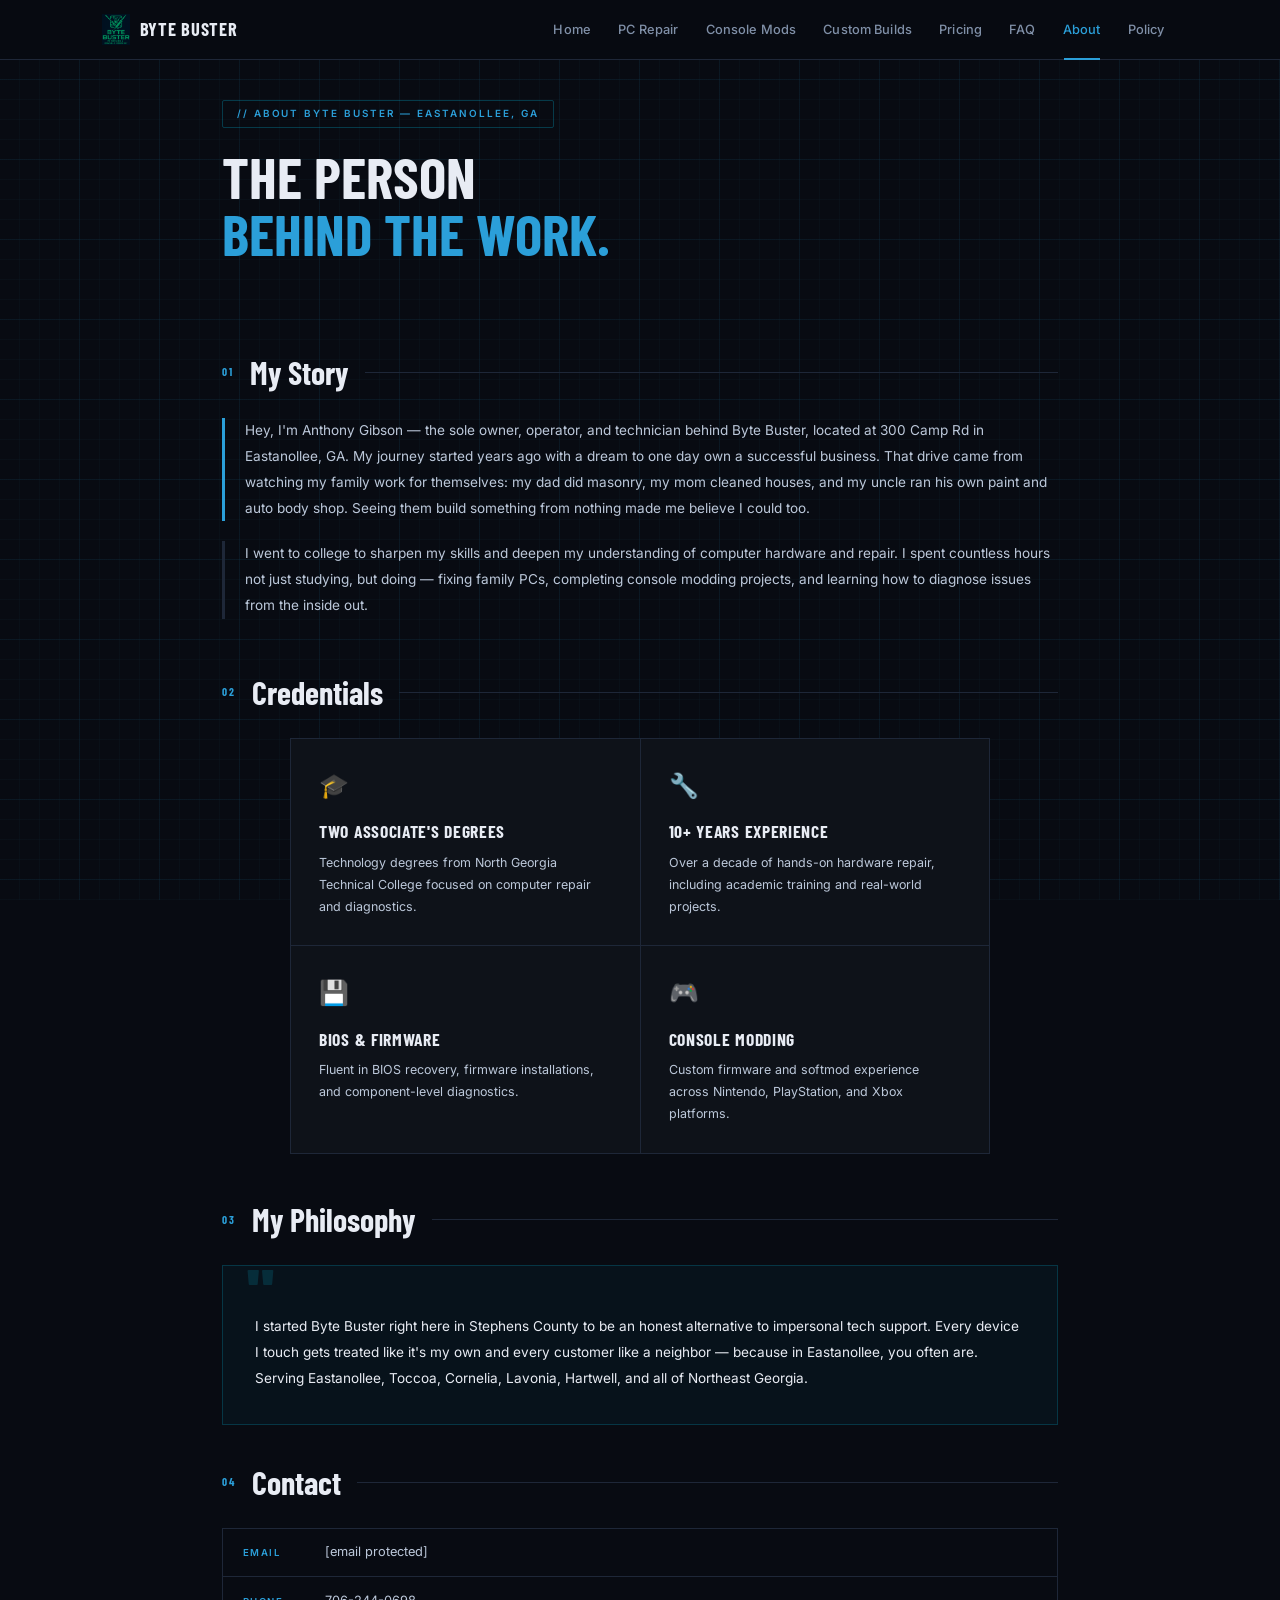
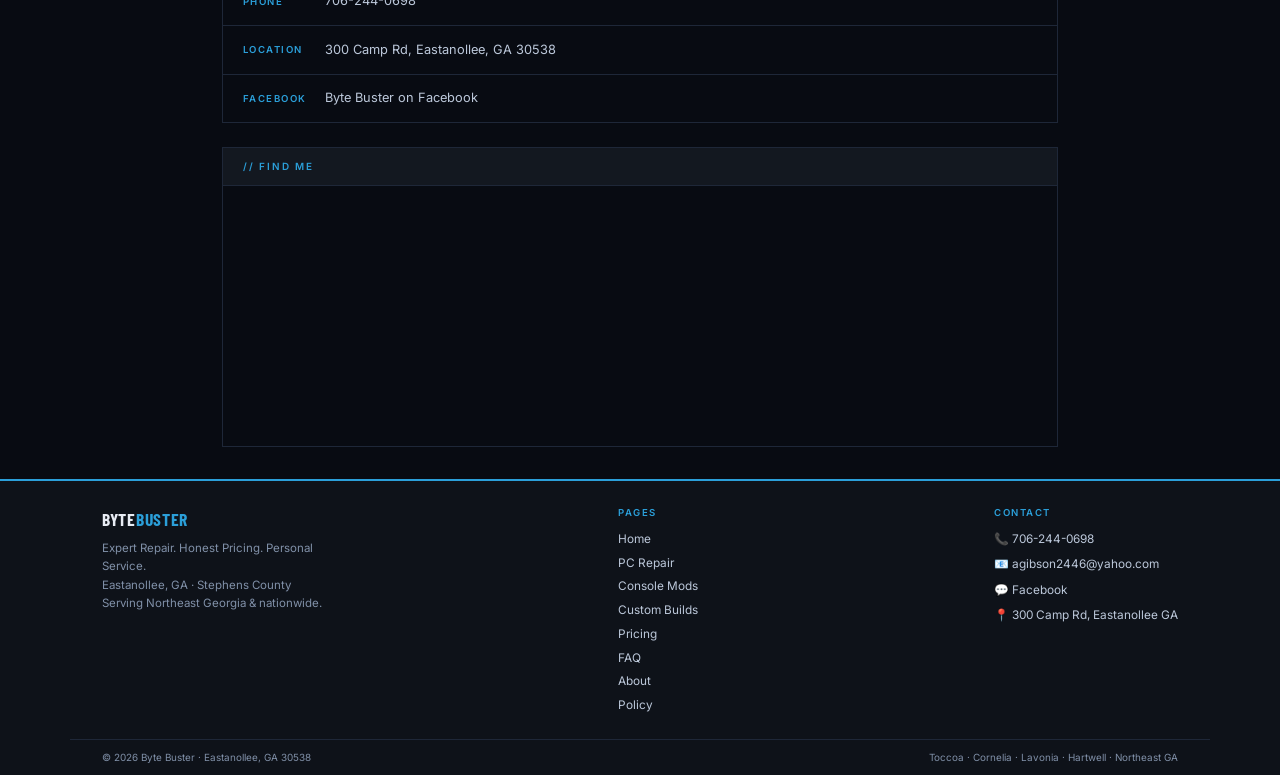
==== about.html @ 2a58d690 "Update about.html" ====
<!DOCTYPE html>
<html lang="en">
<head>
  <meta charset="UTF-8"/>
  <meta name="viewport" content="width=device-width, initial-scale=1.0"/>
  <link href="https://fonts.googleapis.com/css2?family=Barlow+Condensed:wght@400;600;700;900&family=Inter:wght@400;500;600&display=swap" rel="stylesheet"/>
  <link rel="stylesheet" href="style.css">
  <style>
    :root {
      --bg:       #080b12;
      --surface:  #0e1219;
      --surface2: #131820;
      --border:   #1e2738;
      --border2:  #28354a;
      --accent:   #2b9fd9;
      --accent-d: #1a7fad;
      --accent-g: rgba(43,159,217,0.08);
      --text:     #e8ecf4;
      --muted:    #8090a8;
      --muted2:   #bcc8da;
      --gold:     #f0c040;
      --display:  'Barlow Condensed', sans-serif;
      --body:     'Inter', sans-serif;
    }
    *,*::before,*::after{box-sizing:border-box;margin:0;padding:0}
    html{scroll-behavior:smooth}
    body{background:var(--bg);color:var(--text);font-family:var(--body);font-size:15px;line-height:1.6;overflow-x:hidden;padding-top:60px}

    /* CSS CIRCUIT BOARD BACKGROUND */
    body::after{
      content:'';
      position:fixed;inset:0;z-index:-1;
      background-color:#080b12;
      background-image:
        linear-gradient(rgba(43,159,217,0.06) 1px, transparent 1px),
        linear-gradient(90deg, rgba(43,159,217,0.06) 1px, transparent 1px),
        linear-gradient(rgba(43,159,217,0.03) 1px, transparent 1px),
        linear-gradient(90deg, rgba(43,159,217,0.03) 1px, transparent 1px);
      background-size:80px 80px, 80px 80px, 20px 20px, 20px 20px;
      background-position:-1px -1px,-1px -1px,-1px -1px,-1px -1px;
    }
    body::before{
      content:'';
      position:fixed;inset:0;z-index:-1;
      background:radial-gradient(ellipse at 20% 50%, rgba(43,159,217,0.08) 0%, transparent 60%),
                 radial-gradient(ellipse at 80% 20%, rgba(43,159,217,0.05) 0%, transparent 50%),
                 radial-gradient(ellipse at 60% 80%, rgba(0,0,0,0.4) 0%, transparent 60%);
      pointer-events:none;
    }

    /* NAV */
    nav{position:fixed;top:0;left:0;right:0;z-index:1000;height:60px;background:rgba(8,11,18,0.97);backdrop-filter:blur(20px);border-bottom:1px solid var(--border)}
    .nav-inner{max-width:1140px;margin:0 auto;padding:0 2rem;height:100%;display:flex;align-items:center;justify-content:space-between}
    .nav-logo{display:flex;align-items:center;gap:10px;text-decoration:none;flex-shrink:0}
    .nav-logo img{height:32px;width:auto;object-fit:contain}
    .nav-logo span{font-family:var(--display);font-size:1.15rem;font-weight:700;letter-spacing:0.04em;color:var(--text);text-transform:uppercase}
    .nav-links{display:flex;align-items:center;gap:0;height:60px}
    .nav-links a{font-family:var(--body);font-size:0.8rem;font-weight:500;letter-spacing:0.01em;text-transform:none;color:var(--muted);text-decoration:none;padding:0 0.85rem;height:60px;line-height:60px;display:inline-block;position:relative;transition:color 0.2s;white-space:nowrap}
    .nav-links a::after{content:'';position:absolute;bottom:0;left:0.9rem;right:0.9rem;height:2px;background:var(--accent);transform:scaleX(0);transition:transform 0.25s ease}
    .nav-links a:hover{color:var(--text)}
    .nav-links a:hover::after,.nav-links a.active::after{transform:scaleX(1)}
    .nav-links a.active{color:var(--accent)}
    .hamburger{display:none;flex-direction:column;gap:5px;cursor:pointer;padding:8px;background:none;border:1px solid var(--border);border-radius:3px}
    .hamburger span{display:block;width:20px;height:2px;background:var(--muted2);transition:all 0.3s}
    .hamburger.open span:nth-child(1){transform:translateY(7px) rotate(45deg)}
    .hamburger.open span:nth-child(2){opacity:0}
    .hamburger.open span:nth-child(3){transform:translateY(-7px) rotate(-45deg)}
    .mob-menu{display:none;position:fixed;top:60px;left:0;right:0;background:rgba(8,11,18,0.99);border-bottom:1px solid var(--border);flex-direction:column;z-index:999}
    .mob-menu.open{display:flex}
    .mob-menu a{font-size:0.8rem;font-weight:600;letter-spacing:0.1em;text-transform:uppercase;color:var(--muted2);text-decoration:none;padding:1rem 2rem;border-bottom:1px solid var(--border);transition:color 0.2s,background 0.2s,padding-left 0.2s}
    .mob-menu a:hover,.mob-menu a.active{color:var(--accent);background:var(--accent-g);padding-left:2.5rem}
    .mob-menu a:last-child{border-bottom:none}
    @media(max-width:900px){.nav-links{display:none}.hamburger{display:flex}}

    /* TRUST BAR */
    .trust-bar{background:var(--surface);border-bottom:1px solid var(--border)}
    .trust-inner{max-width:1140px;margin:0 auto;padding:0 2rem;display:flex;align-items:stretch;justify-content:space-between}
    .trust-item{display:flex;align-items:center;justify-content:center;gap:0.5rem;padding:0.55rem 0.75rem;flex:1;text-align:center}
    .trust-item span{font-size:0.6rem;font-weight:600;letter-spacing:0.06em;text-transform:uppercase;color:var(--muted2);white-space:nowrap}
    .trust-div{width:1px;background:var(--border);align-self:stretch;flex-shrink:0}
    @media(max-width:900px){.trust-bar{display:none}}

    /* PAGE HERO */
    .page-hero{padding:2.5rem 2rem 2rem;max-width:900px;margin:0 auto}
    .hero-tag{display:inline-block;font-size:0.62rem;font-weight:600;letter-spacing:0.2em;text-transform:uppercase;color:var(--accent);border:1px solid rgba(0,200,240,0.25);padding:0.3rem 0.85rem;margin-bottom:1.25rem;border-radius:2px}
    .page-hero h1{font-family:var(--display);font-size:clamp(2.4rem,4.5vw,3.8rem);font-weight:700;line-height:1;text-transform:uppercase;letter-spacing:0em;margin-bottom:1.25rem}
    .page-hero h1 em{font-style:normal;color:var(--accent);display:block}
    .page-hero p{font-size:0.9rem;color:var(--muted2);line-height:1.8;max-width:560px;margin-bottom:2rem}

    /* SECTIONS */
    .section{padding:2rem 2rem;max-width:900px;margin:0 auto}
    .section-hd{display:flex;align-items:center;gap:1rem;margin-bottom:1.25rem}
    .section-num{font-family:var(--display);font-size:0.7rem;font-weight:700;letter-spacing:0.2em;color:var(--accent);flex-shrink:0}
    .section-hd h2{font-family:var(--display);font-size:clamp(1.5rem,2.5vw,2rem);font-weight:700;text-transform:none;letter-spacing:0em;white-space:nowrap}
    .section-line{flex:1;height:1px;background:var(--border)}

    /* CARDS GRID */
    .cards{display:grid;grid-template-columns:repeat(3,1fr);gap:1px;background:var(--border);border:1px solid var(--border)}
    .card{background:var(--surface);padding:1.75rem;position:relative;overflow:hidden;transition:background 0.25s}
    .card::before{content:'';position:absolute;top:0;left:0;width:3px;height:0;background:var(--accent);transition:height 0.35s ease}
    .card:hover{background:var(--surface2)}
    .card:hover::before{height:100%}
    .card-icon{font-size:1.8rem;margin-bottom:1rem;display:block}
    .card-title{font-family:var(--display);font-size:1.25rem;font-weight:700;text-transform:none;letter-spacing:0em;margin-bottom:0.6rem;color:var(--text)}
    .card-desc{font-size:0.82rem;color:var(--muted2);line-height:1.75}
    .card-tag{display:inline-block;margin-top:0.85rem;font-size:0.58rem;font-weight:600;letter-spacing:0.15em;text-transform:uppercase;color:var(--accent);border:1px solid rgba(0,200,240,0.2);padding:0.2rem 0.5rem;border-radius:1px}
    @media(max-width:768px){.cards{grid-template-columns:1fr}}

    /* ALT SECTION */
    .alt-section{background:var(--surface);border-top:1px solid var(--border);border-bottom:1px solid var(--border);padding:2rem}
    .alt-inner{max-width:900px;margin:0 auto}

    /* WHY GRID */
    .why-grid{display:grid;grid-template-columns:repeat(2,1fr);gap:1px;background:var(--border);border:1px solid var(--border)}
    .why-card{background:var(--surface);padding:2rem;display:flex;gap:1.5rem;align-items:flex-start;transition:background 0.2s}
    .why-card:hover{background:var(--surface2)}
    .why-num{font-family:var(--display);font-size:2.8rem;font-weight:900;color:rgba(0,200,240,0.12);line-height:1;flex-shrink:0;transition:color 0.2s}
    .why-card:hover .why-num{color:rgba(0,200,240,0.25)}
    .why-title{font-family:var(--display);font-size:1.15rem;font-weight:700;text-transform:none;letter-spacing:0em;margin-bottom:0.4rem}
    .why-desc{font-size:0.82rem;color:var(--muted2);line-height:1.75}
    @media(max-width:600px){.why-grid{grid-template-columns:1fr}}

    /* BUTTONS */
    .btn{display:inline-block;font-family:var(--display);font-weight:700;font-size:1rem;letter-spacing:0.1em;text-transform:uppercase;text-decoration:none;padding:0.85rem 2rem;cursor:pointer;border:none;transition:all 0.2s;clip-path:polygon(0 0,calc(100% - 10px) 0,100% 10px,100% 100%,10px 100%,0 calc(100% - 10px))}
    .btn-primary{background:var(--accent);color:#080b12;box-shadow:0 0 24px rgba(0,200,240,0.2)}
    .btn-primary:hover{background:#33d8ff;transform:translateY(-2px);box-shadow:0 0 36px rgba(0,200,240,0.35)}
    .btn-secondary{background:transparent;color:var(--muted2);border:1px solid var(--border2)}
    .btn-secondary:hover{border-color:var(--accent);color:var(--accent);transform:translateY(-2px)}

    /* PROCESS STRIP */
    .process-strip{background:var(--surface);border-top:1px solid var(--border);border-bottom:1px solid var(--border)}
    .process-inner{max-width:1140px;margin:0 auto;display:grid;grid-template-columns:repeat(4,1fr)}
    .process-step{padding:2rem 1.5rem;text-align:center;border-right:1px solid var(--border)}
    .process-step:last-child{border-right:none}
    .process-n{font-family:var(--display);font-size:2.2rem;font-weight:900;color:var(--accent);opacity:0.5;line-height:1;margin-bottom:0.6rem}
    .process-title{font-family:var(--display);font-size:1rem;font-weight:700;text-transform:uppercase;letter-spacing:0.05em;margin-bottom:0.4rem}
    .process-desc{font-size:0.78rem;color:var(--muted);line-height:1.7}
    @media(max-width:700px){.process-inner{grid-template-columns:repeat(2,1fr)}.process-step:nth-child(2){border-right:none}.process-step:nth-child(3){border-top:1px solid var(--border)}.process-step:nth-child(4){border-top:1px solid var(--border);border-right:none}}

    /* GUARANTEE */
    .guarantee{padding:2rem;display:flex;align-items:center;gap:2rem;flex-wrap:wrap}
    .guarantee-icon{font-family:var(--display);font-size:3rem;font-weight:900;color:var(--accent);line-height:1;flex-shrink:0}
    .guarantee-title{font-family:var(--display);font-size:1.4rem;font-weight:700;text-transform:none;letter-spacing:0em;margin-bottom:0.4rem;color:#fff}
    .guarantee-text{font-size:0.85rem;color:#d0dae8;line-height:1.85;max-width:600px}

    /* REVIEWS */
    .reviews-grid{display:grid;grid-template-columns:repeat(3,1fr);gap:1px;background:var(--border);border:1px solid var(--border);margin-bottom:1.5rem}
    .review-card{background:var(--surface);padding:1.75rem;display:flex;flex-direction:column;gap:1rem;position:relative;overflow:hidden;transition:background 0.25s}
    .review-card::before{content:'';position:absolute;top:0;left:0;width:3px;height:0;background:var(--accent);transition:height 0.35s}
    .review-card:hover{background:var(--surface2)}
    .review-card:hover::before{height:100%}
    .review-stars{color:var(--gold);font-size:1rem;letter-spacing:0.05em}
    .review-text{font-size:0.82rem;color:var(--muted2);line-height:1.85;font-style:italic;flex:1}
    .review-meta{border-top:1px solid var(--border);padding-top:0.85rem}
    .review-author{font-family:var(--display);font-size:1.05rem;font-weight:700;text-transform:uppercase;letter-spacing:0.04em}
    .review-service{font-size:0.62rem;font-weight:600;letter-spacing:0.12em;text-transform:uppercase;color:var(--accent);margin-top:0.2rem}
    .review-source{font-size:0.62rem;color:var(--muted);margin-top:0.1rem}
    @media(max-width:768px){.reviews-grid{grid-template-columns:1fr}}

    /* FAQ */
    .faq-list{border:1px solid var(--border);overflow:hidden}
    .faq-item{border-bottom:1px solid var(--border)}
    .faq-item:last-child{border-bottom:none}
    .faq-btn{width:100%;background:none;border:none;cursor:pointer;padding:1.25rem 1.5rem;display:flex;align-items:center;gap:1rem;text-align:left;color:var(--text);transition:background 0.2s}
    .faq-btn:hover,.faq-btn[aria-expanded="true"]{background:var(--accent-g)}
    .faq-q{font-family:var(--display);font-size:1.1rem;font-weight:700;text-transform:uppercase;letter-spacing:0.03em;flex:1}
    .faq-lbl{font-size:0.62rem;font-weight:600;letter-spacing:0.15em;color:var(--accent);flex-shrink:0}
    .faq-chevron{color:var(--muted);font-size:0.85rem;transition:transform 0.25s;flex-shrink:0}
    .faq-btn[aria-expanded="true"] .faq-chevron{transform:rotate(180deg);color:var(--accent)}
    .faq-body{max-height:0;overflow:hidden;transition:max-height 0.35s ease}
    .faq-body.open{max-height:200px}
    .faq-ans{padding:0 1.5rem 1.25rem 3.5rem;font-size:0.82rem;color:var(--muted2);line-height:1.8}

    /* CONTACT LAYOUT */
    .contact-wrap{display:grid;grid-template-columns:1fr 1.4fr;gap:2rem;align-items:start}
    .contact-info-title{font-family:var(--display);font-size:2rem;font-weight:900;text-transform:uppercase;letter-spacing:0.03em;margin-bottom:0.75rem}
    .contact-info-title span{color:var(--accent)}
    .contact-info-sub{font-size:0.82rem;color:var(--muted2);line-height:1.8;margin-bottom:1.75rem}
    .contact-detail{display:flex;gap:0.75rem;padding:0.75rem 0;border-bottom:1px solid var(--border);font-size:0.8rem;color:var(--muted2);align-items:center}
    .contact-detail:last-child{border-bottom:none}
    .contact-detail strong{font-size:0.6rem;font-weight:600;letter-spacing:0.15em;text-transform:uppercase;color:var(--accent);min-width:70px;flex-shrink:0}
    .contact-detail a{color:var(--muted2);text-decoration:none;transition:color 0.2s}
    .contact-detail a:hover{color:var(--accent)}
    @media(max-width:768px){.contact-wrap{grid-template-columns:1fr}}

    /* PREMIUM FORM */
    .form-shell{background:var(--surface);border:1px solid var(--border2);overflow:hidden;max-width:680px}
    .form-shell form{display:flex;flex-direction:column}
    .form-row{display:grid;grid-template-columns:1fr 1fr}
    .form-field{display:flex;flex-direction:column;border-bottom:1px solid var(--border);border-right:1px solid var(--border);position:relative;transition:background 0.2s}
    .form-field.full{grid-column:1/-1;border-right:none}
    .form-field:focus-within{background:var(--accent-g)}
    .form-field:focus-within::before{content:'';position:absolute;top:0;left:0;width:3px;height:100%;background:var(--accent)}
    .form-field label{font-size:0.58rem;font-weight:600;letter-spacing:0.2em;text-transform:uppercase;color:var(--accent);padding:0.6rem 1rem 0.1rem}
    .form-field input,.form-field select,.form-field textarea{background:transparent;border:none;outline:none;font-family:var(--body);font-size:0.82rem;color:var(--text);padding:0.1rem 1rem 0.6rem;width:100%}
    .form-field select option{background:var(--surface)}
    .form-field textarea{min-height:90px;resize:none}
    .form-bar{display:flex;align-items:center;justify-content:space-between;padding:0.85rem 1rem;background:var(--surface2);border-top:1px solid var(--border);gap:0.75rem;flex-wrap:wrap}
    .form-bar p{font-size:0.68rem;color:var(--muted);line-height:1.4}
    .form-bar p strong{color:var(--accent)}
    .form-bar button{background:var(--accent);color:#080b12;border:none;font-family:var(--display);font-size:0.9rem;font-weight:700;letter-spacing:0.08em;text-transform:uppercase;padding:0.65rem 1.25rem;cursor:pointer;clip-path:polygon(0 0,calc(100% - 8px) 0,100% 8px,100% 100%,8px 100%,0 calc(100% - 8px));transition:background 0.2s,transform 0.15s;white-space:nowrap}
    .form-bar button:hover{background:#33d8ff;transform:translateY(-2px)}
    .form-backup{margin-top:0.6rem;display:flex;align-items:center;gap:0.6rem;flex-wrap:wrap}
    .form-backup-lbl{font-size:0.62rem;font-weight:600;letter-spacing:0.1em;text-transform:uppercase;color:var(--muted);white-space:nowrap}
    .backup-link{font-size:0.75rem;color:var(--muted2);text-decoration:none;padding:0.3rem 0.75rem;border:1px solid var(--border);transition:color 0.2s,border-color 0.2s;border-radius:2px}
    .backup-link:hover{color:var(--accent);border-color:var(--accent)}
    @media(max-width:600px){.form-row{grid-template-columns:1fr}.form-bar{flex-direction:column;align-items:flex-start}}

    /* SERVICE AREA */
    .service-area{background:var(--surface);border:1px solid var(--border);overflow:hidden}
    .sa-header{background:var(--surface2);border-bottom:1px solid var(--border);padding:0.75rem 1.5rem;font-size:0.62rem;font-weight:600;letter-spacing:0.18em;text-transform:uppercase;color:var(--accent)}
    .sa-body{display:grid;grid-template-columns:1fr 1fr;gap:0}
    .sa-col{padding:1.5rem}
    .sa-col:first-child{border-right:1px solid var(--border)}
    .sa-col-title{font-family:var(--display);font-size:1rem;font-weight:700;text-transform:uppercase;letter-spacing:0.05em;color:var(--accent);margin-bottom:0.6rem}
    .sa-col p{font-size:0.8rem;color:var(--muted2);line-height:1.8}
    .sa-col p strong{color:var(--text)}
    .sa-footer{border-top:1px solid var(--border);padding:0.75rem 1.5rem;font-size:0.72rem;color:var(--muted);text-align:center}
    @media(max-width:600px){.sa-body{grid-template-columns:1fr}.sa-col:first-child{border-right:none;border-bottom:1px solid var(--border)}}

    /* TABLE */
    .data-table{width:100%;border-collapse:collapse;border:1px solid var(--border)}
    .data-table th{background:rgba(43,159,217,0.12);font-family:var(--display);font-size:0.8rem;font-weight:700;text-transform:uppercase;letter-spacing:0.1em;color:var(--accent);padding:0.9rem 1.25rem;text-align:left;border-bottom:1px solid var(--border)}
    .data-table td{padding:0.85rem 1.25rem;font-size:0.82rem;color:#7a9ab8;border-bottom:1px solid var(--border);vertical-align:top;background:rgba(14,18,28,0.9)}
    .data-table tr:last-child td{border-bottom:none}
    .data-table tr:hover td{background:rgba(43,159,217,0.1);color:#fff}
    .data-table .price{color:#fff;font-weight:600;white-space:nowrap}
    .data-table .note{font-size:0.7rem;color:var(--muted);font-style:italic;margin-top:0.2rem}
    .data-table .badge{display:inline-block;font-size:0.58rem;font-weight:600;letter-spacing:0.1em;text-transform:uppercase;color:var(--accent);border:1px solid rgba(0,200,240,0.25);padding:0.15rem 0.5rem}
    .table-section-row td{background:rgba(0,200,240,0.06);color:var(--accent);font-size:0.62rem;font-weight:600;letter-spacing:0.18em;text-transform:uppercase;padding:0.5rem 1.25rem;border-bottom:1px solid var(--border)}

        /* FOOTER */
    footer{background:var(--surface);border-top:2px solid var(--accent);margin-top:0}
    .footer-main{max-width:1140px;margin:0 auto;padding:1.5rem 2rem;display:flex;justify-content:space-between;align-items:flex-start;gap:2rem;flex-wrap:wrap}
    .footer-brand{font-family:var(--display);font-size:1.1rem;font-weight:700;text-transform:uppercase;letter-spacing:0.04em;margin-bottom:0.35rem}
    .footer-brand span{color:var(--accent)}
    .footer-tagline{font-size:0.72rem;color:var(--muted);line-height:1.6;max-width:220px}
    .footer-col-label{font-size:0.6rem;font-weight:600;letter-spacing:0.16em;text-transform:uppercase;color:var(--accent);margin-bottom:0.6rem;display:block}
    .footer-nav{list-style:none;display:flex;flex-direction:column;gap:0.3rem}
    .footer-nav a{font-size:0.74rem;color:var(--muted2);text-decoration:none;transition:color 0.2s,padding-left 0.2s;display:block}
    .footer-nav a:hover{color:var(--accent);padding-left:4px}
    .footer-contact-list{display:flex;flex-direction:column;gap:0.4rem}
    .footer-contact-list a{font-size:0.74rem;color:var(--muted2);text-decoration:none;display:flex;align-items:center;gap:0.5rem;transition:color 0.2s}
    .footer-contact-list a:hover{color:var(--accent)}
    .footer-bottom{border-top:1px solid var(--border);max-width:1140px;margin:0 auto;padding:0.6rem 2rem;display:flex;justify-content:space-between;align-items:center;flex-wrap:wrap;gap:0.5rem}
    .footer-bottom p{font-size:0.62rem;color:var(--muted)}
    @media(max-width:700px){.footer-main{flex-direction:column;gap:1.25rem;padding:1.25rem 1.5rem}.footer-bottom{flex-direction:column;text-align:center}}

    /* SCROLL REVEAL */
    .reveal{opacity:0;transform:translateY(24px);transition:opacity 0.55s ease,transform 0.55s ease}
    .reveal.visible{opacity:1;transform:translateY(0)}

    /* STAT ITEMS */
    .stats-row{display:flex;gap:3rem;margin-top:3rem;padding-top:2rem;border-top:1px solid var(--border);justify-content:center;flex-wrap:wrap}
    .stat{display:flex;flex-direction:column;align-items:center;gap:0.2rem}
    .stat-n{font-family:var(--display);font-size:2.4rem;font-weight:900;color:var(--accent);line-height:1}
    .stat-l{font-size:0.62rem;font-weight:600;letter-spacing:0.12em;text-transform:uppercase;color:var(--muted)}

    /* NOTICE BOX */
    .notice{border:1px solid rgba(0,200,240,0.2);background:rgba(0,200,240,0.04);padding:1.25rem 1.5rem;font-size:0.8rem;color:var(--muted2);line-height:1.8;margin-bottom:2rem}
    .notice strong{color:var(--accent)}

    /* BASE CARDS */
    .base-grid{display:grid;grid-template-columns:repeat(2,220px);gap:1px;background:var(--border);border:1px solid var(--border);margin:0 auto 2.5rem;width:fit-content}
    .base-card{background:var(--surface);padding:1.5rem;text-align:center}
    .base-lbl{font-size:0.62rem;font-weight:600;letter-spacing:0.15em;text-transform:uppercase;color:var(--muted);margin-bottom:0.5rem}
    .base-val{font-family:var(--display);font-size:2.4rem;font-weight:900;color:var(--accent);line-height:1}
    .base-sub{font-size:0.7rem;color:var(--muted);margin-top:0.3rem}

    /* STORY TEXT */
    .story-p{font-size:0.85rem;color:var(--muted2);line-height:1.9;padding-left:1.25rem;border-left:3px solid var(--accent);margin-bottom:1.25rem}
    .story-p+.story-p{border-left-color:var(--border)}

    /* PHILOSOPHY */
    .philosophy{border:1px solid rgba(0,200,240,0.2);background:rgba(0,200,240,0.04);padding:2rem;position:relative;margin-bottom:2rem}
    .philosophy::before{content:'"';position:absolute;top:-0.5rem;left:1.5rem;font-family:var(--display);font-size:4rem;font-weight:900;color:rgba(0,200,240,0.15);line-height:1}
    .philosophy p{font-size:0.85rem;color:var(--text);line-height:1.9;padding-top:1rem}

    /* CREDS GRID */
    .creds-grid{display:grid;grid-template-columns:repeat(2,1fr);gap:1px;background:var(--border);border:1px solid var(--border);max-width:700px;margin:0 auto 2.5rem}
    .cred-card{background:var(--surface);padding:1.75rem;position:relative;overflow:hidden;transition:background 0.2s}
    .cred-card::before{content:'';position:absolute;top:0;left:0;width:3px;height:0;background:var(--accent);transition:height 0.3s}
    .cred-card:hover{background:var(--surface2)}
    .cred-card:hover::before{height:100%}
    .cred-icon{font-size:1.5rem;margin-bottom:0.75rem;display:block}
    .cred-title{font-family:var(--display);font-size:1.1rem;font-weight:700;text-transform:uppercase;letter-spacing:0.04em;margin-bottom:0.4rem}
    .cred-desc{font-size:0.78rem;color:var(--muted2);line-height:1.75}

    /* POLICY */
    .policy-block{border:1px solid var(--border);background:var(--surface);padding:1.75rem;margin-bottom:1.25rem;border-left:3px solid var(--accent)}
    .policy-block p{font-size:0.82rem;color:var(--muted2);line-height:1.9}
    .policy-block p strong{color:var(--text)}
    .policy-list{border:1px solid var(--border);overflow:hidden;margin-bottom:2rem}
    .policy-item{display:flex;gap:1rem;padding:1rem 1.25rem;border-bottom:1px solid var(--border);font-size:0.8rem;color:var(--muted2);line-height:1.7;align-items:flex-start}
    .policy-item:last-child{border-bottom:none}
    .policy-item::before{content:'→';color:var(--accent);flex-shrink:0}

    /* MAP */
    .map-wrap{border:1px solid var(--border);overflow:hidden;margin-top:1.5rem}
    .map-label{background:var(--surface2);border-bottom:1px solid var(--border);padding:0.65rem 1.25rem;font-size:0.62rem;font-weight:600;letter-spacing:0.18em;text-transform:uppercase;color:var(--accent)}
    .map-wrap iframe{display:block;width:100%;height:260px;border:none;filter:grayscale(1) brightness(0.7)}

    /* MISC */
    @media(max-width:768px){.page-hero{padding:3rem 1.5rem 2rem}.section{padding:3rem 1.5rem}.alt-section{padding:3rem 1.5rem}.section-hd h2{font-size:1.6rem}.cards{grid-template-columns:1fr}.why-grid{grid-template-columns:1fr}.contact-wrap{grid-template-columns:1fr}}
  </style>
  <meta name="description" content="Meet Anthony Gibson, sole owner and operator of Byte Buster in Eastanollee, GA. Two Associate degrees in technology, 10+ years hands-on experience."/>
</head>
<nav>
  <div class="nav-inner">
    <a href="index.html" class="nav-logo">
      <img src="images/logo.png" alt="Byte Buster"/>
      <span>Byte Buster</span>
    </a>
    <div class="nav-links">
      <a href="index.html">Home</a>
      <a href="pc-repair.html">PC Repair</a>
      <a href="console-modding.html">Console Mods</a>
      <a href="custom-pc-builds.html">Custom Builds</a>
      <a href="pricing.html">Pricing</a>
      <a href="faq.html">FAQ</a>
      <a href="about.html" class="active">About</a>
      <a href="policy.html">Policy</a>
    </div>
    <button class="hamburger" id="hbg" aria-label="Menu">
      <span></span><span></span><span></span>
    </button>
  </div>
</nav>
<div class="mob-menu" id="mob">
  <a href="index.html">Home</a>
  <a href="pc-repair.html">PC Repair</a>
  <a href="console-modding.html">Console Mods</a>
  <a href="custom-pc-builds.html">Custom Builds</a>
  <a href="pricing.html">Pricing</a>
  <a href="faq.html">FAQ</a>
  <a href="about.html" class="active">About</a>
  <a href="policy.html">Policy</a>
</div>
<div class="page-hero" style="max-width:900px">
  <div class="hero-tag">// About Byte Buster — Eastanollee, GA</div>
  <h1>The Person<em>Behind the Work.</em></h1>
</div>

<section class="section" style="max-width:900px;margin:0 auto">
  <div class="section-hd reveal"><span class="section-num">01</span><h2>My Story</h2><div class="section-line"></div></div>
  <p class="story-p reveal">Hey, I'm Anthony Gibson — the sole owner, operator, and technician behind Byte Buster, located at 300 Camp Rd in Eastanollee, GA. My journey started years ago with a dream to one day own a successful business. That drive came from watching my family work for themselves: my dad did masonry, my mom cleaned houses, and my uncle ran his own paint and auto body shop. Seeing them build something from nothing made me believe I could too.</p>
  <p class="story-p reveal">I went to college to sharpen my skills and deepen my understanding of computer hardware and repair. I spent countless hours not just studying, but doing — fixing family PCs, completing console modding projects, and learning how to diagnose issues from the inside out.</p>

  <div class="section-hd reveal" style="margin-top:3rem"><span class="section-num">02</span><h2>Credentials</h2><div class="section-line"></div></div>
  <div class="creds-grid reveal">
    <div class="cred-card"><span class="cred-icon">🎓</span><div class="cred-title">Two Associate's Degrees</div><p class="cred-desc">Technology degrees from North Georgia Technical College focused on computer repair and diagnostics.</p></div>
    <div class="cred-card"><span class="cred-icon">🔧</span><div class="cred-title">10+ Years Experience</div><p class="cred-desc">Over a decade of hands-on hardware repair, including academic training and real-world projects.</p></div>
    <div class="cred-card"><span class="cred-icon">💾</span><div class="cred-title">BIOS &amp; Firmware</div><p class="cred-desc">Fluent in BIOS recovery, firmware installations, and component-level diagnostics.</p></div>
    <div class="cred-card"><span class="cred-icon">🎮</span><div class="cred-title">Console Modding</div><p class="cred-desc">Custom firmware and softmod experience across Nintendo, PlayStation, and Xbox platforms.</p></div>
  </div>

  <div class="section-hd reveal"><span class="section-num">03</span><h2>My Philosophy</h2><div class="section-line"></div></div>
  <div class="philosophy reveal">
    <p>I started Byte Buster right here in Stephens County to be an honest alternative to impersonal tech support. Every device I touch gets treated like it's my own and every customer like a neighbor — because in Eastanollee, you often are. Serving Eastanollee, Toccoa, Cornelia, Lavonia, Hartwell, and all of Northeast Georgia.</p>
  </div>

  <div class="section-hd reveal"><span class="section-num">04</span><h2>Contact</h2><div class="section-line"></div></div>
  <div style="border:1px solid var(--border);overflow:hidden" class="reveal">
    <div class="contact-detail" style="padding:0.85rem 1.25rem;border-bottom:1px solid var(--border)"><strong>Email</strong><a href="/cdn-cgi/l/email-protection#f190969893829e9fc3c5c5c7b18890999e9edf929e9c"><span class="__cf_email__" data-cfemail="7a1b1d1318091514484e4e4c3a031b12151554191517">[email&#160;protected]</span></a></div>
    <div class="contact-detail" style="padding:0.85rem 1.25rem;border-bottom:1px solid var(--border)"><strong>Phone</strong><a href="tel:7062440698">706-244-0698</a></div>
    <div class="contact-detail" style="padding:0.85rem 1.25rem;border-bottom:1px solid var(--border)"><strong>Location</strong><a href="https://www.google.com/maps/place/300+Camp+Rd,+Eastanollee,+GA+30538" target="_blank">300 Camp Rd, Eastanollee, GA 30538</a></div>
    <div class="contact-detail" style="padding:0.85rem 1.25rem"><strong>Facebook</strong><a href="https://www.facebook.com/profile.php?id=61576712042698" target="_blank">Byte Buster on Facebook</a></div>
  </div>

  <div class="map-wrap reveal" style="margin-top:1.5rem">
    <div class="map-label">// Find Me</div>
    <iframe src="https://www.google.com/maps/embed?pb=!1m18!1m12!1m3!1d3299.7!2d-83.3!3d34.5!2m3!1f0!2f0!3f0!3m2!1i1024!2i768!4f13.1!3m3!1m2!1s0x0%3A0x0!2s300+Camp+Rd%2C+Eastanollee%2C+GA+30538!5e0!3m2!1sen!2sus!4v1" allowfullscreen="" loading="lazy" referrerpolicy="no-referrer-when-downgrade"></iframe>
  </div>
</section>
<footer>
  <div class="footer-main">
    <div>
      <div class="footer-brand">Byte<span>Buster</span></div>
      <p class="footer-tagline">Expert Repair. Honest Pricing. Personal Service.</p>
      <p class="footer-tagline">Eastanollee, GA · Stephens County<br/>Serving Northeast Georgia &amp; nationwide.</p>
    </div>
    <div>
      <span class="footer-col-label">Pages</span>
      <ul class="footer-nav">
        <li><a href="index.html">Home</a></li>
        <li><a href="pc-repair.html">PC Repair</a></li>
        <li><a href="console-modding.html">Console Mods</a></li>
        <li><a href="custom-pc-builds.html">Custom Builds</a></li>
        <li><a href="pricing.html">Pricing</a></li>
        <li><a href="faq.html">FAQ</a></li>
        <li><a href="about.html">About</a></li>
        <li><a href="policy.html">Policy</a></li>
      </ul>
    </div>
    <div>
      <span class="footer-col-label">Contact</span>
      <div class="footer-contact-list">
        <a href="tel:7062440698">📞 706-244-0698</a>
        <a href="/cdn-cgi/l/email-protection#7e1f19171c0d11104c4a4a48585d484a45071f161111501d1113">📧 agibson2446&#64;yahoo.com</a>
        <a href="https://www.facebook.com/profile.php?id=61576712042698" target="_blank">💬 Facebook</a>
        <a href="about.html">📍 300 Camp Rd, Eastanollee GA</a>
      </div>
    </div>
  </div>
  <div class="footer-bottom">
    <p>© 2026 Byte Buster · Eastanollee, GA 30538</p>
    <p>Toccoa · Cornelia · Lavonia · Hartwell · Northeast GA</p>
  </div>
</footer>
<script>
var hbg=document.getElementById("hbg"),mob=document.getElementById("mob");
if(hbg&&mob){hbg.addEventListener("click",function(){hbg.classList.toggle("open");mob.classList.toggle("open")});mob.querySelectorAll("a").forEach(function(a){a.addEventListener("click",function(){hbg.classList.remove("open");mob.classList.remove("open")})});}
document.querySelectorAll(".reveal").forEach(function(el){new IntersectionObserver(function(e,o){e.forEach(function(en){if(en.isIntersecting){en.target.classList.add("visible");o.unobserve(en.target)}})},{threshold:0.1}).observe(el)});
</script>
</body>
</html>
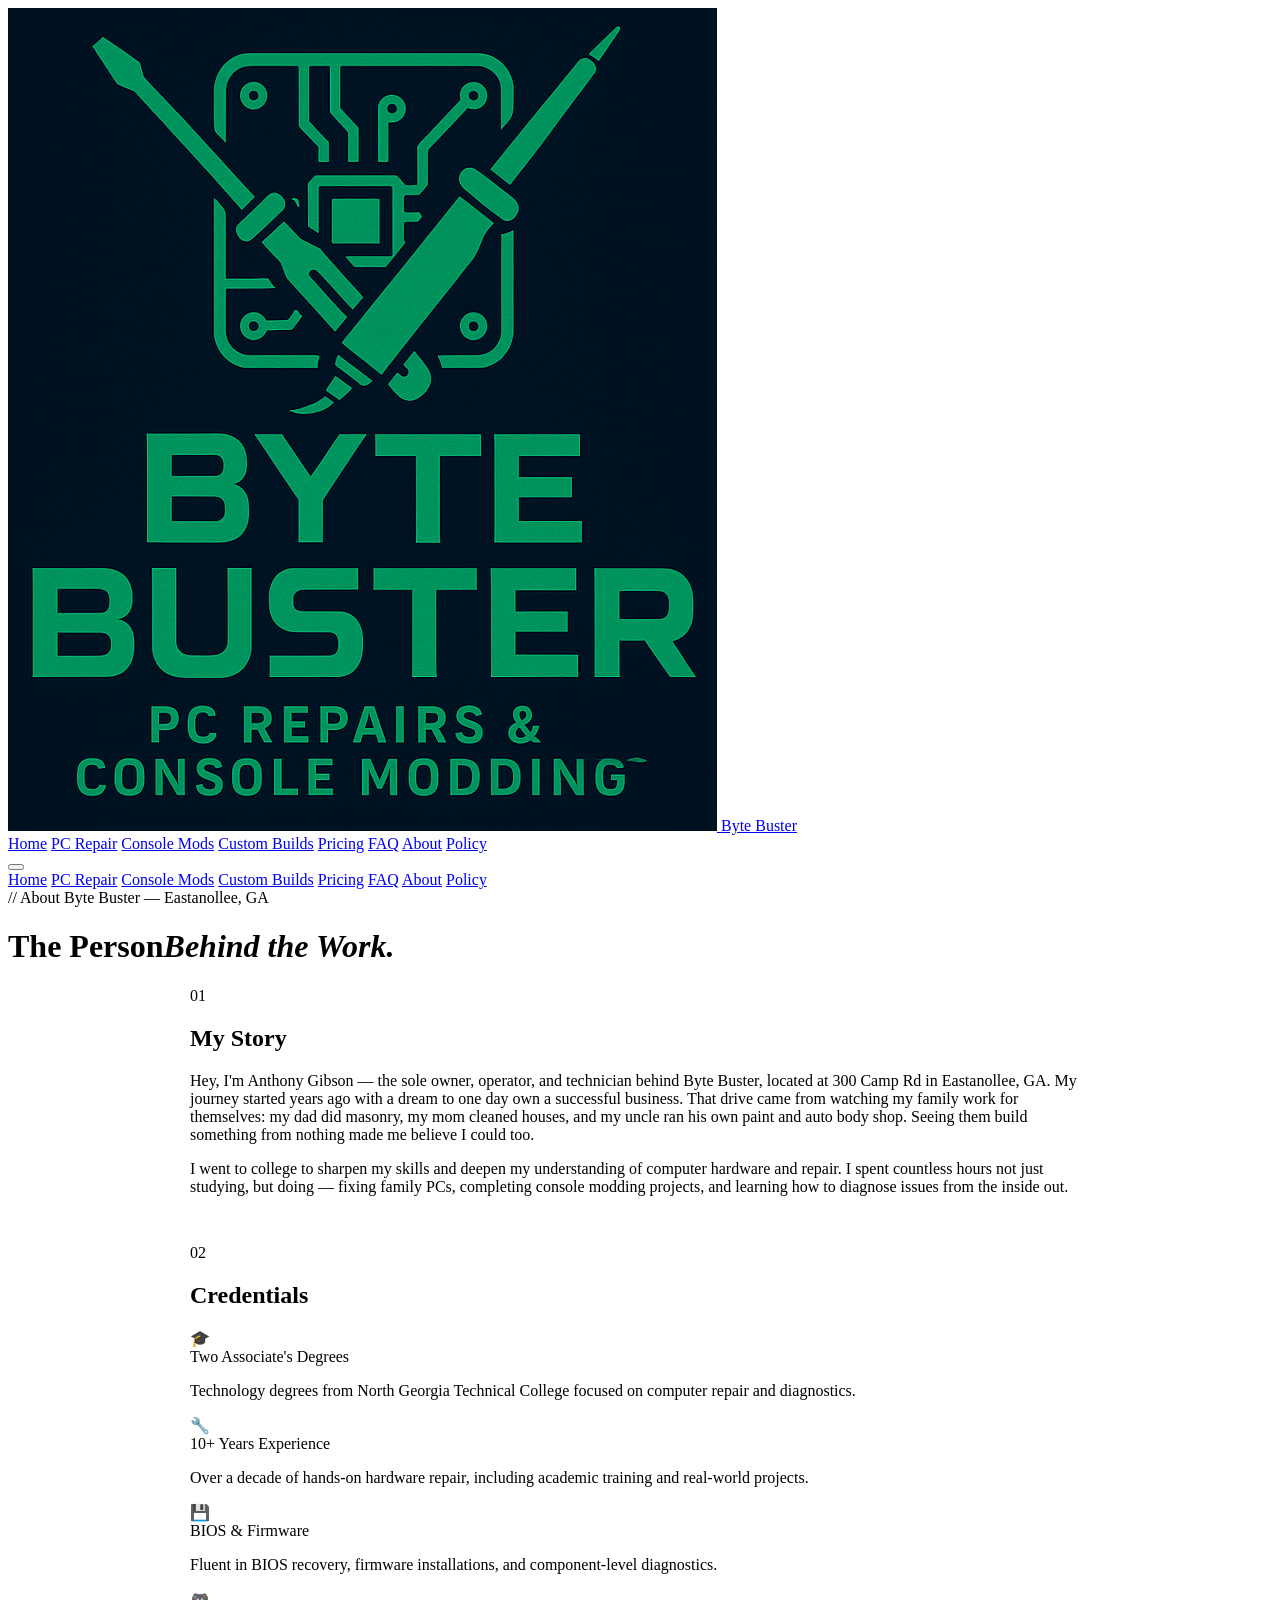
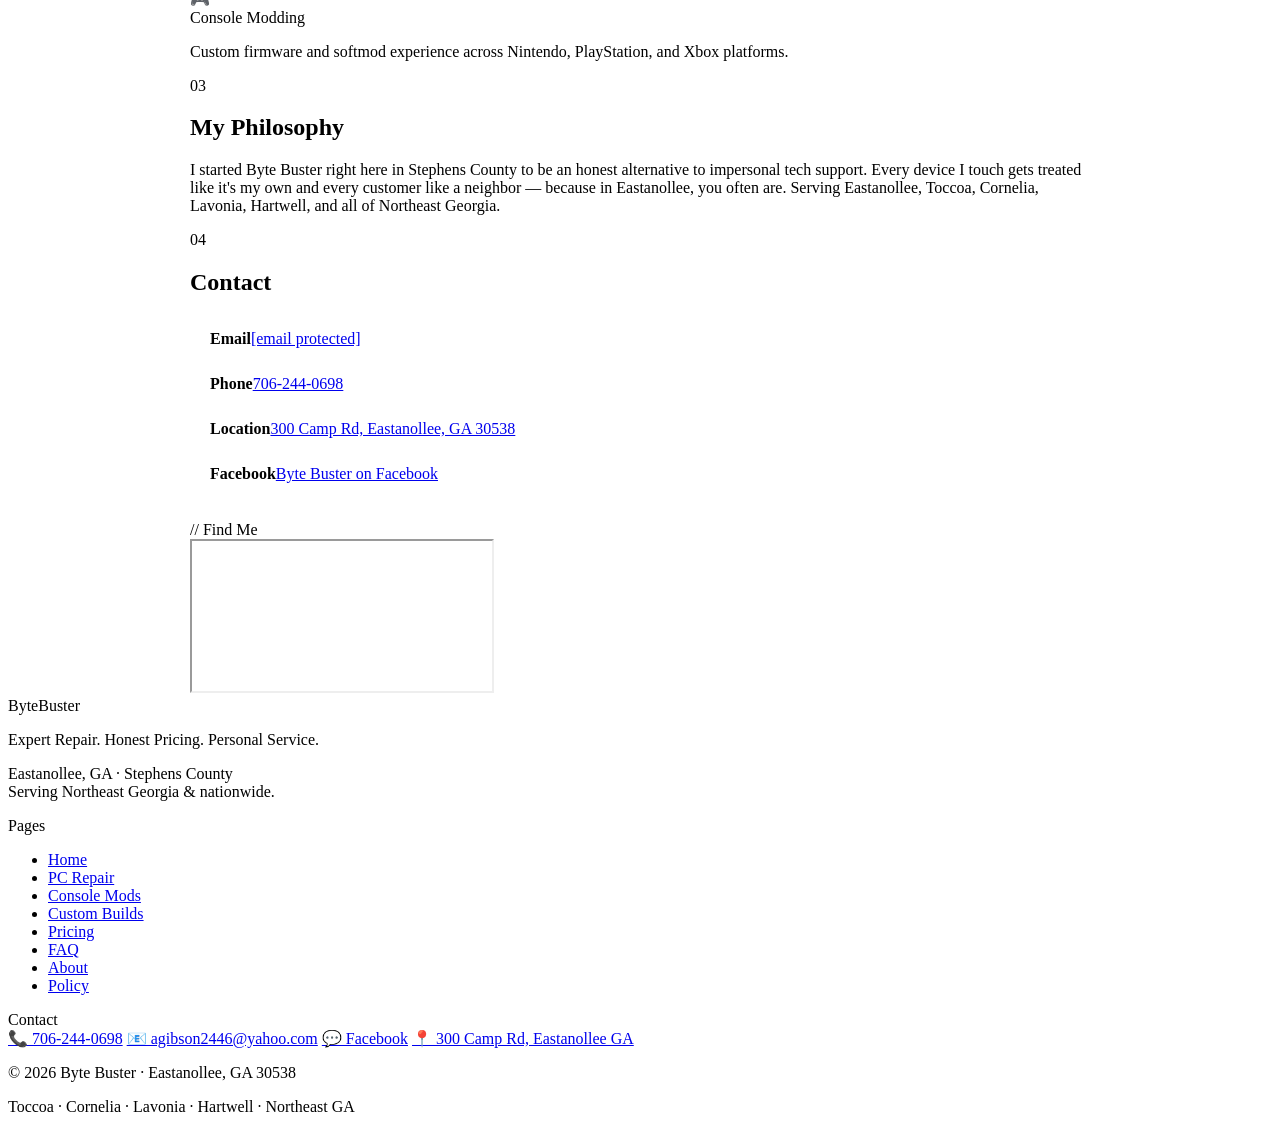
==== commit 897ba51f: "Update about.html" ====
--- a/about.html
+++ b/about.html
@@ -5,305 +5,7 @@
   <meta name="viewport" content="width=device-width, initial-scale=1.0"/>
   <link href="https://fonts.googleapis.com/css2?family=Barlow+Condensed:wght@400;600;700;900&family=Inter:wght@400;500;600&display=swap" rel="stylesheet"/>
   <link rel="stylesheet" href="style.css">
-  <style>
-    :root {
-      --bg:       #080b12;
-      --surface:  #0e1219;
-      --surface2: #131820;
-      --border:   #1e2738;
-      --border2:  #28354a;
-      --accent:   #2b9fd9;
-      --accent-d: #1a7fad;
-      --accent-g: rgba(43,159,217,0.08);
-      --text:     #e8ecf4;
-      --muted:    #8090a8;
-      --muted2:   #bcc8da;
-      --gold:     #f0c040;
-      --display:  'Barlow Condensed', sans-serif;
-      --body:     'Inter', sans-serif;
-    }
-    *,*::before,*::after{box-sizing:border-box;margin:0;padding:0}
-    html{scroll-behavior:smooth}
-    body{background:var(--bg);color:var(--text);font-family:var(--body);font-size:15px;line-height:1.6;overflow-x:hidden;padding-top:60px}
-
-    /* CSS CIRCUIT BOARD BACKGROUND */
-    body::after{
-      content:'';
-      position:fixed;inset:0;z-index:-1;
-      background-color:#080b12;
-      background-image:
-        linear-gradient(rgba(43,159,217,0.06) 1px, transparent 1px),
-        linear-gradient(90deg, rgba(43,159,217,0.06) 1px, transparent 1px),
-        linear-gradient(rgba(43,159,217,0.03) 1px, transparent 1px),
-        linear-gradient(90deg, rgba(43,159,217,0.03) 1px, transparent 1px);
-      background-size:80px 80px, 80px 80px, 20px 20px, 20px 20px;
-      background-position:-1px -1px,-1px -1px,-1px -1px,-1px -1px;
-    }
-    body::before{
-      content:'';
-      position:fixed;inset:0;z-index:-1;
-      background:radial-gradient(ellipse at 20% 50%, rgba(43,159,217,0.08) 0%, transparent 60%),
-                 radial-gradient(ellipse at 80% 20%, rgba(43,159,217,0.05) 0%, transparent 50%),
-                 radial-gradient(ellipse at 60% 80%, rgba(0,0,0,0.4) 0%, transparent 60%);
-      pointer-events:none;
-    }
-
-    /* NAV */
-    nav{position:fixed;top:0;left:0;right:0;z-index:1000;height:60px;background:rgba(8,11,18,0.97);backdrop-filter:blur(20px);border-bottom:1px solid var(--border)}
-    .nav-inner{max-width:1140px;margin:0 auto;padding:0 2rem;height:100%;display:flex;align-items:center;justify-content:space-between}
-    .nav-logo{display:flex;align-items:center;gap:10px;text-decoration:none;flex-shrink:0}
-    .nav-logo img{height:32px;width:auto;object-fit:contain}
-    .nav-logo span{font-family:var(--display);font-size:1.15rem;font-weight:700;letter-spacing:0.04em;color:var(--text);text-transform:uppercase}
-    .nav-links{display:flex;align-items:center;gap:0;height:60px}
-    .nav-links a{font-family:var(--body);font-size:0.8rem;font-weight:500;letter-spacing:0.01em;text-transform:none;color:var(--muted);text-decoration:none;padding:0 0.85rem;height:60px;line-height:60px;display:inline-block;position:relative;transition:color 0.2s;white-space:nowrap}
-    .nav-links a::after{content:'';position:absolute;bottom:0;left:0.9rem;right:0.9rem;height:2px;background:var(--accent);transform:scaleX(0);transition:transform 0.25s ease}
-    .nav-links a:hover{color:var(--text)}
-    .nav-links a:hover::after,.nav-links a.active::after{transform:scaleX(1)}
-    .nav-links a.active{color:var(--accent)}
-    .hamburger{display:none;flex-direction:column;gap:5px;cursor:pointer;padding:8px;background:none;border:1px solid var(--border);border-radius:3px}
-    .hamburger span{display:block;width:20px;height:2px;background:var(--muted2);transition:all 0.3s}
-    .hamburger.open span:nth-child(1){transform:translateY(7px) rotate(45deg)}
-    .hamburger.open span:nth-child(2){opacity:0}
-    .hamburger.open span:nth-child(3){transform:translateY(-7px) rotate(-45deg)}
-    .mob-menu{display:none;position:fixed;top:60px;left:0;right:0;background:rgba(8,11,18,0.99);border-bottom:1px solid var(--border);flex-direction:column;z-index:999}
-    .mob-menu.open{display:flex}
-    .mob-menu a{font-size:0.8rem;font-weight:600;letter-spacing:0.1em;text-transform:uppercase;color:var(--muted2);text-decoration:none;padding:1rem 2rem;border-bottom:1px solid var(--border);transition:color 0.2s,background 0.2s,padding-left 0.2s}
-    .mob-menu a:hover,.mob-menu a.active{color:var(--accent);background:var(--accent-g);padding-left:2.5rem}
-    .mob-menu a:last-child{border-bottom:none}
-    @media(max-width:900px){.nav-links{display:none}.hamburger{display:flex}}
-
-    /* TRUST BAR */
-    .trust-bar{background:var(--surface);border-bottom:1px solid var(--border)}
-    .trust-inner{max-width:1140px;margin:0 auto;padding:0 2rem;display:flex;align-items:stretch;justify-content:space-between}
-    .trust-item{display:flex;align-items:center;justify-content:center;gap:0.5rem;padding:0.55rem 0.75rem;flex:1;text-align:center}
-    .trust-item span{font-size:0.6rem;font-weight:600;letter-spacing:0.06em;text-transform:uppercase;color:var(--muted2);white-space:nowrap}
-    .trust-div{width:1px;background:var(--border);align-self:stretch;flex-shrink:0}
-    @media(max-width:900px){.trust-bar{display:none}}
-
-    /* PAGE HERO */
-    .page-hero{padding:2.5rem 2rem 2rem;max-width:900px;margin:0 auto}
-    .hero-tag{display:inline-block;font-size:0.62rem;font-weight:600;letter-spacing:0.2em;text-transform:uppercase;color:var(--accent);border:1px solid rgba(0,200,240,0.25);padding:0.3rem 0.85rem;margin-bottom:1.25rem;border-radius:2px}
-    .page-hero h1{font-family:var(--display);font-size:clamp(2.4rem,4.5vw,3.8rem);font-weight:700;line-height:1;text-transform:uppercase;letter-spacing:0em;margin-bottom:1.25rem}
-    .page-hero h1 em{font-style:normal;color:var(--accent);display:block}
-    .page-hero p{font-size:0.9rem;color:var(--muted2);line-height:1.8;max-width:560px;margin-bottom:2rem}
-
-    /* SECTIONS */
-    .section{padding:2rem 2rem;max-width:900px;margin:0 auto}
-    .section-hd{display:flex;align-items:center;gap:1rem;margin-bottom:1.25rem}
-    .section-num{font-family:var(--display);font-size:0.7rem;font-weight:700;letter-spacing:0.2em;color:var(--accent);flex-shrink:0}
-    .section-hd h2{font-family:var(--display);font-size:clamp(1.5rem,2.5vw,2rem);font-weight:700;text-transform:none;letter-spacing:0em;white-space:nowrap}
-    .section-line{flex:1;height:1px;background:var(--border)}
-
-    /* CARDS GRID */
-    .cards{display:grid;grid-template-columns:repeat(3,1fr);gap:1px;background:var(--border);border:1px solid var(--border)}
-    .card{background:var(--surface);padding:1.75rem;position:relative;overflow:hidden;transition:background 0.25s}
-    .card::before{content:'';position:absolute;top:0;left:0;width:3px;height:0;background:var(--accent);transition:height 0.35s ease}
-    .card:hover{background:var(--surface2)}
-    .card:hover::before{height:100%}
-    .card-icon{font-size:1.8rem;margin-bottom:1rem;display:block}
-    .card-title{font-family:var(--display);font-size:1.25rem;font-weight:700;text-transform:none;letter-spacing:0em;margin-bottom:0.6rem;color:var(--text)}
-    .card-desc{font-size:0.82rem;color:var(--muted2);line-height:1.75}
-    .card-tag{display:inline-block;margin-top:0.85rem;font-size:0.58rem;font-weight:600;letter-spacing:0.15em;text-transform:uppercase;color:var(--accent);border:1px solid rgba(0,200,240,0.2);padding:0.2rem 0.5rem;border-radius:1px}
-    @media(max-width:768px){.cards{grid-template-columns:1fr}}
-
-    /* ALT SECTION */
-    .alt-section{background:var(--surface);border-top:1px solid var(--border);border-bottom:1px solid var(--border);padding:2rem}
-    .alt-inner{max-width:900px;margin:0 auto}
-
-    /* WHY GRID */
-    .why-grid{display:grid;grid-template-columns:repeat(2,1fr);gap:1px;background:var(--border);border:1px solid var(--border)}
-    .why-card{background:var(--surface);padding:2rem;display:flex;gap:1.5rem;align-items:flex-start;transition:background 0.2s}
-    .why-card:hover{background:var(--surface2)}
-    .why-num{font-family:var(--display);font-size:2.8rem;font-weight:900;color:rgba(0,200,240,0.12);line-height:1;flex-shrink:0;transition:color 0.2s}
-    .why-card:hover .why-num{color:rgba(0,200,240,0.25)}
-    .why-title{font-family:var(--display);font-size:1.15rem;font-weight:700;text-transform:none;letter-spacing:0em;margin-bottom:0.4rem}
-    .why-desc{font-size:0.82rem;color:var(--muted2);line-height:1.75}
-    @media(max-width:600px){.why-grid{grid-template-columns:1fr}}
-
-    /* BUTTONS */
-    .btn{display:inline-block;font-family:var(--display);font-weight:700;font-size:1rem;letter-spacing:0.1em;text-transform:uppercase;text-decoration:none;padding:0.85rem 2rem;cursor:pointer;border:none;transition:all 0.2s;clip-path:polygon(0 0,calc(100% - 10px) 0,100% 10px,100% 100%,10px 100%,0 calc(100% - 10px))}
-    .btn-primary{background:var(--accent);color:#080b12;box-shadow:0 0 24px rgba(0,200,240,0.2)}
-    .btn-primary:hover{background:#33d8ff;transform:translateY(-2px);box-shadow:0 0 36px rgba(0,200,240,0.35)}
-    .btn-secondary{background:transparent;color:var(--muted2);border:1px solid var(--border2)}
-    .btn-secondary:hover{border-color:var(--accent);color:var(--accent);transform:translateY(-2px)}
-
-    /* PROCESS STRIP */
-    .process-strip{background:var(--surface);border-top:1px solid var(--border);border-bottom:1px solid var(--border)}
-    .process-inner{max-width:1140px;margin:0 auto;display:grid;grid-template-columns:repeat(4,1fr)}
-    .process-step{padding:2rem 1.5rem;text-align:center;border-right:1px solid var(--border)}
-    .process-step:last-child{border-right:none}
-    .process-n{font-family:var(--display);font-size:2.2rem;font-weight:900;color:var(--accent);opacity:0.5;line-height:1;margin-bottom:0.6rem}
-    .process-title{font-family:var(--display);font-size:1rem;font-weight:700;text-transform:uppercase;letter-spacing:0.05em;margin-bottom:0.4rem}
-    .process-desc{font-size:0.78rem;color:var(--muted);line-height:1.7}
-    @media(max-width:700px){.process-inner{grid-template-columns:repeat(2,1fr)}.process-step:nth-child(2){border-right:none}.process-step:nth-child(3){border-top:1px solid var(--border)}.process-step:nth-child(4){border-top:1px solid var(--border);border-right:none}}
-
-    /* GUARANTEE */
-    .guarantee{padding:2rem;display:flex;align-items:center;gap:2rem;flex-wrap:wrap}
-    .guarantee-icon{font-family:var(--display);font-size:3rem;font-weight:900;color:var(--accent);line-height:1;flex-shrink:0}
-    .guarantee-title{font-family:var(--display);font-size:1.4rem;font-weight:700;text-transform:none;letter-spacing:0em;margin-bottom:0.4rem;color:#fff}
-    .guarantee-text{font-size:0.85rem;color:#d0dae8;line-height:1.85;max-width:600px}
-
-    /* REVIEWS */
-    .reviews-grid{display:grid;grid-template-columns:repeat(3,1fr);gap:1px;background:var(--border);border:1px solid var(--border);margin-bottom:1.5rem}
-    .review-card{background:var(--surface);padding:1.75rem;display:flex;flex-direction:column;gap:1rem;position:relative;overflow:hidden;transition:background 0.25s}
-    .review-card::before{content:'';position:absolute;top:0;left:0;width:3px;height:0;background:var(--accent);transition:height 0.35s}
-    .review-card:hover{background:var(--surface2)}
-    .review-card:hover::before{height:100%}
-    .review-stars{color:var(--gold);font-size:1rem;letter-spacing:0.05em}
-    .review-text{font-size:0.82rem;color:var(--muted2);line-height:1.85;font-style:italic;flex:1}
-    .review-meta{border-top:1px solid var(--border);padding-top:0.85rem}
-    .review-author{font-family:var(--display);font-size:1.05rem;font-weight:700;text-transform:uppercase;letter-spacing:0.04em}
-    .review-service{font-size:0.62rem;font-weight:600;letter-spacing:0.12em;text-transform:uppercase;color:var(--accent);margin-top:0.2rem}
-    .review-source{font-size:0.62rem;color:var(--muted);margin-top:0.1rem}
-    @media(max-width:768px){.reviews-grid{grid-template-columns:1fr}}
-
-    /* FAQ */
-    .faq-list{border:1px solid var(--border);overflow:hidden}
-    .faq-item{border-bottom:1px solid var(--border)}
-    .faq-item:last-child{border-bottom:none}
-    .faq-btn{width:100%;background:none;border:none;cursor:pointer;padding:1.25rem 1.5rem;display:flex;align-items:center;gap:1rem;text-align:left;color:var(--text);transition:background 0.2s}
-    .faq-btn:hover,.faq-btn[aria-expanded="true"]{background:var(--accent-g)}
-    .faq-q{font-family:var(--display);font-size:1.1rem;font-weight:700;text-transform:uppercase;letter-spacing:0.03em;flex:1}
-    .faq-lbl{font-size:0.62rem;font-weight:600;letter-spacing:0.15em;color:var(--accent);flex-shrink:0}
-    .faq-chevron{color:var(--muted);font-size:0.85rem;transition:transform 0.25s;flex-shrink:0}
-    .faq-btn[aria-expanded="true"] .faq-chevron{transform:rotate(180deg);color:var(--accent)}
-    .faq-body{max-height:0;overflow:hidden;transition:max-height 0.35s ease}
-    .faq-body.open{max-height:200px}
-    .faq-ans{padding:0 1.5rem 1.25rem 3.5rem;font-size:0.82rem;color:var(--muted2);line-height:1.8}
-
-    /* CONTACT LAYOUT */
-    .contact-wrap{display:grid;grid-template-columns:1fr 1.4fr;gap:2rem;align-items:start}
-    .contact-info-title{font-family:var(--display);font-size:2rem;font-weight:900;text-transform:uppercase;letter-spacing:0.03em;margin-bottom:0.75rem}
-    .contact-info-title span{color:var(--accent)}
-    .contact-info-sub{font-size:0.82rem;color:var(--muted2);line-height:1.8;margin-bottom:1.75rem}
-    .contact-detail{display:flex;gap:0.75rem;padding:0.75rem 0;border-bottom:1px solid var(--border);font-size:0.8rem;color:var(--muted2);align-items:center}
-    .contact-detail:last-child{border-bottom:none}
-    .contact-detail strong{font-size:0.6rem;font-weight:600;letter-spacing:0.15em;text-transform:uppercase;color:var(--accent);min-width:70px;flex-shrink:0}
-    .contact-detail a{color:var(--muted2);text-decoration:none;transition:color 0.2s}
-    .contact-detail a:hover{color:var(--accent)}
-    @media(max-width:768px){.contact-wrap{grid-template-columns:1fr}}
-
-    /* PREMIUM FORM */
-    .form-shell{background:var(--surface);border:1px solid var(--border2);overflow:hidden;max-width:680px}
-    .form-shell form{display:flex;flex-direction:column}
-    .form-row{display:grid;grid-template-columns:1fr 1fr}
-    .form-field{display:flex;flex-direction:column;border-bottom:1px solid var(--border);border-right:1px solid var(--border);position:relative;transition:background 0.2s}
-    .form-field.full{grid-column:1/-1;border-right:none}
-    .form-field:focus-within{background:var(--accent-g)}
-    .form-field:focus-within::before{content:'';position:absolute;top:0;left:0;width:3px;height:100%;background:var(--accent)}
-    .form-field label{font-size:0.58rem;font-weight:600;letter-spacing:0.2em;text-transform:uppercase;color:var(--accent);padding:0.6rem 1rem 0.1rem}
-    .form-field input,.form-field select,.form-field textarea{background:transparent;border:none;outline:none;font-family:var(--body);font-size:0.82rem;color:var(--text);padding:0.1rem 1rem 0.6rem;width:100%}
-    .form-field select option{background:var(--surface)}
-    .form-field textarea{min-height:90px;resize:none}
-    .form-bar{display:flex;align-items:center;justify-content:space-between;padding:0.85rem 1rem;background:var(--surface2);border-top:1px solid var(--border);gap:0.75rem;flex-wrap:wrap}
-    .form-bar p{font-size:0.68rem;color:var(--muted);line-height:1.4}
-    .form-bar p strong{color:var(--accent)}
-    .form-bar button{background:var(--accent);color:#080b12;border:none;font-family:var(--display);font-size:0.9rem;font-weight:700;letter-spacing:0.08em;text-transform:uppercase;padding:0.65rem 1.25rem;cursor:pointer;clip-path:polygon(0 0,calc(100% - 8px) 0,100% 8px,100% 100%,8px 100%,0 calc(100% - 8px));transition:background 0.2s,transform 0.15s;white-space:nowrap}
-    .form-bar button:hover{background:#33d8ff;transform:translateY(-2px)}
-    .form-backup{margin-top:0.6rem;display:flex;align-items:center;gap:0.6rem;flex-wrap:wrap}
-    .form-backup-lbl{font-size:0.62rem;font-weight:600;letter-spacing:0.1em;text-transform:uppercase;color:var(--muted);white-space:nowrap}
-    .backup-link{font-size:0.75rem;color:var(--muted2);text-decoration:none;padding:0.3rem 0.75rem;border:1px solid var(--border);transition:color 0.2s,border-color 0.2s;border-radius:2px}
-    .backup-link:hover{color:var(--accent);border-color:var(--accent)}
-    @media(max-width:600px){.form-row{grid-template-columns:1fr}.form-bar{flex-direction:column;align-items:flex-start}}
-
-    /* SERVICE AREA */
-    .service-area{background:var(--surface);border:1px solid var(--border);overflow:hidden}
-    .sa-header{background:var(--surface2);border-bottom:1px solid var(--border);padding:0.75rem 1.5rem;font-size:0.62rem;font-weight:600;letter-spacing:0.18em;text-transform:uppercase;color:var(--accent)}
-    .sa-body{display:grid;grid-template-columns:1fr 1fr;gap:0}
-    .sa-col{padding:1.5rem}
-    .sa-col:first-child{border-right:1px solid var(--border)}
-    .sa-col-title{font-family:var(--display);font-size:1rem;font-weight:700;text-transform:uppercase;letter-spacing:0.05em;color:var(--accent);margin-bottom:0.6rem}
-    .sa-col p{font-size:0.8rem;color:var(--muted2);line-height:1.8}
-    .sa-col p strong{color:var(--text)}
-    .sa-footer{border-top:1px solid var(--border);padding:0.75rem 1.5rem;font-size:0.72rem;color:var(--muted);text-align:center}
-    @media(max-width:600px){.sa-body{grid-template-columns:1fr}.sa-col:first-child{border-right:none;border-bottom:1px solid var(--border)}}
-
-    /* TABLE */
-    .data-table{width:100%;border-collapse:collapse;border:1px solid var(--border)}
-    .data-table th{background:rgba(43,159,217,0.12);font-family:var(--display);font-size:0.8rem;font-weight:700;text-transform:uppercase;letter-spacing:0.1em;color:var(--accent);padding:0.9rem 1.25rem;text-align:left;border-bottom:1px solid var(--border)}
-    .data-table td{padding:0.85rem 1.25rem;font-size:0.82rem;color:#7a9ab8;border-bottom:1px solid var(--border);vertical-align:top;background:rgba(14,18,28,0.9)}
-    .data-table tr:last-child td{border-bottom:none}
-    .data-table tr:hover td{background:rgba(43,159,217,0.1);color:#fff}
-    .data-table .price{color:#fff;font-weight:600;white-space:nowrap}
-    .data-table .note{font-size:0.7rem;color:var(--muted);font-style:italic;margin-top:0.2rem}
-    .data-table .badge{display:inline-block;font-size:0.58rem;font-weight:600;letter-spacing:0.1em;text-transform:uppercase;color:var(--accent);border:1px solid rgba(0,200,240,0.25);padding:0.15rem 0.5rem}
-    .table-section-row td{background:rgba(0,200,240,0.06);color:var(--accent);font-size:0.62rem;font-weight:600;letter-spacing:0.18em;text-transform:uppercase;padding:0.5rem 1.25rem;border-bottom:1px solid var(--border)}
-
-        /* FOOTER */
-    footer{background:var(--surface);border-top:2px solid var(--accent);margin-top:0}
-    .footer-main{max-width:1140px;margin:0 auto;padding:1.5rem 2rem;display:flex;justify-content:space-between;align-items:flex-start;gap:2rem;flex-wrap:wrap}
-    .footer-brand{font-family:var(--display);font-size:1.1rem;font-weight:700;text-transform:uppercase;letter-spacing:0.04em;margin-bottom:0.35rem}
-    .footer-brand span{color:var(--accent)}
-    .footer-tagline{font-size:0.72rem;color:var(--muted);line-height:1.6;max-width:220px}
-    .footer-col-label{font-size:0.6rem;font-weight:600;letter-spacing:0.16em;text-transform:uppercase;color:var(--accent);margin-bottom:0.6rem;display:block}
-    .footer-nav{list-style:none;display:flex;flex-direction:column;gap:0.3rem}
-    .footer-nav a{font-size:0.74rem;color:var(--muted2);text-decoration:none;transition:color 0.2s,padding-left 0.2s;display:block}
-    .footer-nav a:hover{color:var(--accent);padding-left:4px}
-    .footer-contact-list{display:flex;flex-direction:column;gap:0.4rem}
-    .footer-contact-list a{font-size:0.74rem;color:var(--muted2);text-decoration:none;display:flex;align-items:center;gap:0.5rem;transition:color 0.2s}
-    .footer-contact-list a:hover{color:var(--accent)}
-    .footer-bottom{border-top:1px solid var(--border);max-width:1140px;margin:0 auto;padding:0.6rem 2rem;display:flex;justify-content:space-between;align-items:center;flex-wrap:wrap;gap:0.5rem}
-    .footer-bottom p{font-size:0.62rem;color:var(--muted)}
-    @media(max-width:700px){.footer-main{flex-direction:column;gap:1.25rem;padding:1.25rem 1.5rem}.footer-bottom{flex-direction:column;text-align:center}}
-
-    /* SCROLL REVEAL */
-    .reveal{opacity:0;transform:translateY(24px);transition:opacity 0.55s ease,transform 0.55s ease}
-    .reveal.visible{opacity:1;transform:translateY(0)}
-
-    /* STAT ITEMS */
-    .stats-row{display:flex;gap:3rem;margin-top:3rem;padding-top:2rem;border-top:1px solid var(--border);justify-content:center;flex-wrap:wrap}
-    .stat{display:flex;flex-direction:column;align-items:center;gap:0.2rem}
-    .stat-n{font-family:var(--display);font-size:2.4rem;font-weight:900;color:var(--accent);line-height:1}
-    .stat-l{font-size:0.62rem;font-weight:600;letter-spacing:0.12em;text-transform:uppercase;color:var(--muted)}
-
-    /* NOTICE BOX */
-    .notice{border:1px solid rgba(0,200,240,0.2);background:rgba(0,200,240,0.04);padding:1.25rem 1.5rem;font-size:0.8rem;color:var(--muted2);line-height:1.8;margin-bottom:2rem}
-    .notice strong{color:var(--accent)}
-
-    /* BASE CARDS */
-    .base-grid{display:grid;grid-template-columns:repeat(2,220px);gap:1px;background:var(--border);border:1px solid var(--border);margin:0 auto 2.5rem;width:fit-content}
-    .base-card{background:var(--surface);padding:1.5rem;text-align:center}
-    .base-lbl{font-size:0.62rem;font-weight:600;letter-spacing:0.15em;text-transform:uppercase;color:var(--muted);margin-bottom:0.5rem}
-    .base-val{font-family:var(--display);font-size:2.4rem;font-weight:900;color:var(--accent);line-height:1}
-    .base-sub{font-size:0.7rem;color:var(--muted);margin-top:0.3rem}
-
-    /* STORY TEXT */
-    .story-p{font-size:0.85rem;color:var(--muted2);line-height:1.9;padding-left:1.25rem;border-left:3px solid var(--accent);margin-bottom:1.25rem}
-    .story-p+.story-p{border-left-color:var(--border)}
-
-    /* PHILOSOPHY */
-    .philosophy{border:1px solid rgba(0,200,240,0.2);background:rgba(0,200,240,0.04);padding:2rem;position:relative;margin-bottom:2rem}
-    .philosophy::before{content:'"';position:absolute;top:-0.5rem;left:1.5rem;font-family:var(--display);font-size:4rem;font-weight:900;color:rgba(0,200,240,0.15);line-height:1}
-    .philosophy p{font-size:0.85rem;color:var(--text);line-height:1.9;padding-top:1rem}
-
-    /* CREDS GRID */
-    .creds-grid{display:grid;grid-template-columns:repeat(2,1fr);gap:1px;background:var(--border);border:1px solid var(--border);max-width:700px;margin:0 auto 2.5rem}
-    .cred-card{background:var(--surface);padding:1.75rem;position:relative;overflow:hidden;transition:background 0.2s}
-    .cred-card::before{content:'';position:absolute;top:0;left:0;width:3px;height:0;background:var(--accent);transition:height 0.3s}
-    .cred-card:hover{background:var(--surface2)}
-    .cred-card:hover::before{height:100%}
-    .cred-icon{font-size:1.5rem;margin-bottom:0.75rem;display:block}
-    .cred-title{font-family:var(--display);font-size:1.1rem;font-weight:700;text-transform:uppercase;letter-spacing:0.04em;margin-bottom:0.4rem}
-    .cred-desc{font-size:0.78rem;color:var(--muted2);line-height:1.75}
-
-    /* POLICY */
-    .policy-block{border:1px solid var(--border);background:var(--surface);padding:1.75rem;margin-bottom:1.25rem;border-left:3px solid var(--accent)}
-    .policy-block p{font-size:0.82rem;color:var(--muted2);line-height:1.9}
-    .policy-block p strong{color:var(--text)}
-    .policy-list{border:1px solid var(--border);overflow:hidden;margin-bottom:2rem}
-    .policy-item{display:flex;gap:1rem;padding:1rem 1.25rem;border-bottom:1px solid var(--border);font-size:0.8rem;color:var(--muted2);line-height:1.7;align-items:flex-start}
-    .policy-item:last-child{border-bottom:none}
-    .policy-item::before{content:'→';color:var(--accent);flex-shrink:0}
-
-    /* MAP */
-    .map-wrap{border:1px solid var(--border);overflow:hidden;margin-top:1.5rem}
-    .map-label{background:var(--surface2);border-bottom:1px solid var(--border);padding:0.65rem 1.25rem;font-size:0.62rem;font-weight:600;letter-spacing:0.18em;text-transform:uppercase;color:var(--accent)}
-    .map-wrap iframe{display:block;width:100%;height:260px;border:none;filter:grayscale(1) brightness(0.7)}
-
-    /* MISC */
-    @media(max-width:768px){.page-hero{padding:3rem 1.5rem 2rem}.section{padding:3rem 1.5rem}.alt-section{padding:3rem 1.5rem}.section-hd h2{font-size:1.6rem}.cards{grid-template-columns:1fr}.why-grid{grid-template-columns:1fr}.contact-wrap{grid-template-columns:1fr}}
-  </style>
-  <meta name="description" content="Meet Anthony Gibson, sole owner and operator of Byte Buster in Eastanollee, GA. Two Associate degrees in technology, 10+ years hands-on experience."/>
+    <meta name="description" content="Meet Anthony Gibson, sole owner and operator of Byte Buster in Eastanollee, GA. Two Associate degrees in technology, 10+ years hands-on experience."/>
 </head>
 <nav>
   <div class="nav-inner">
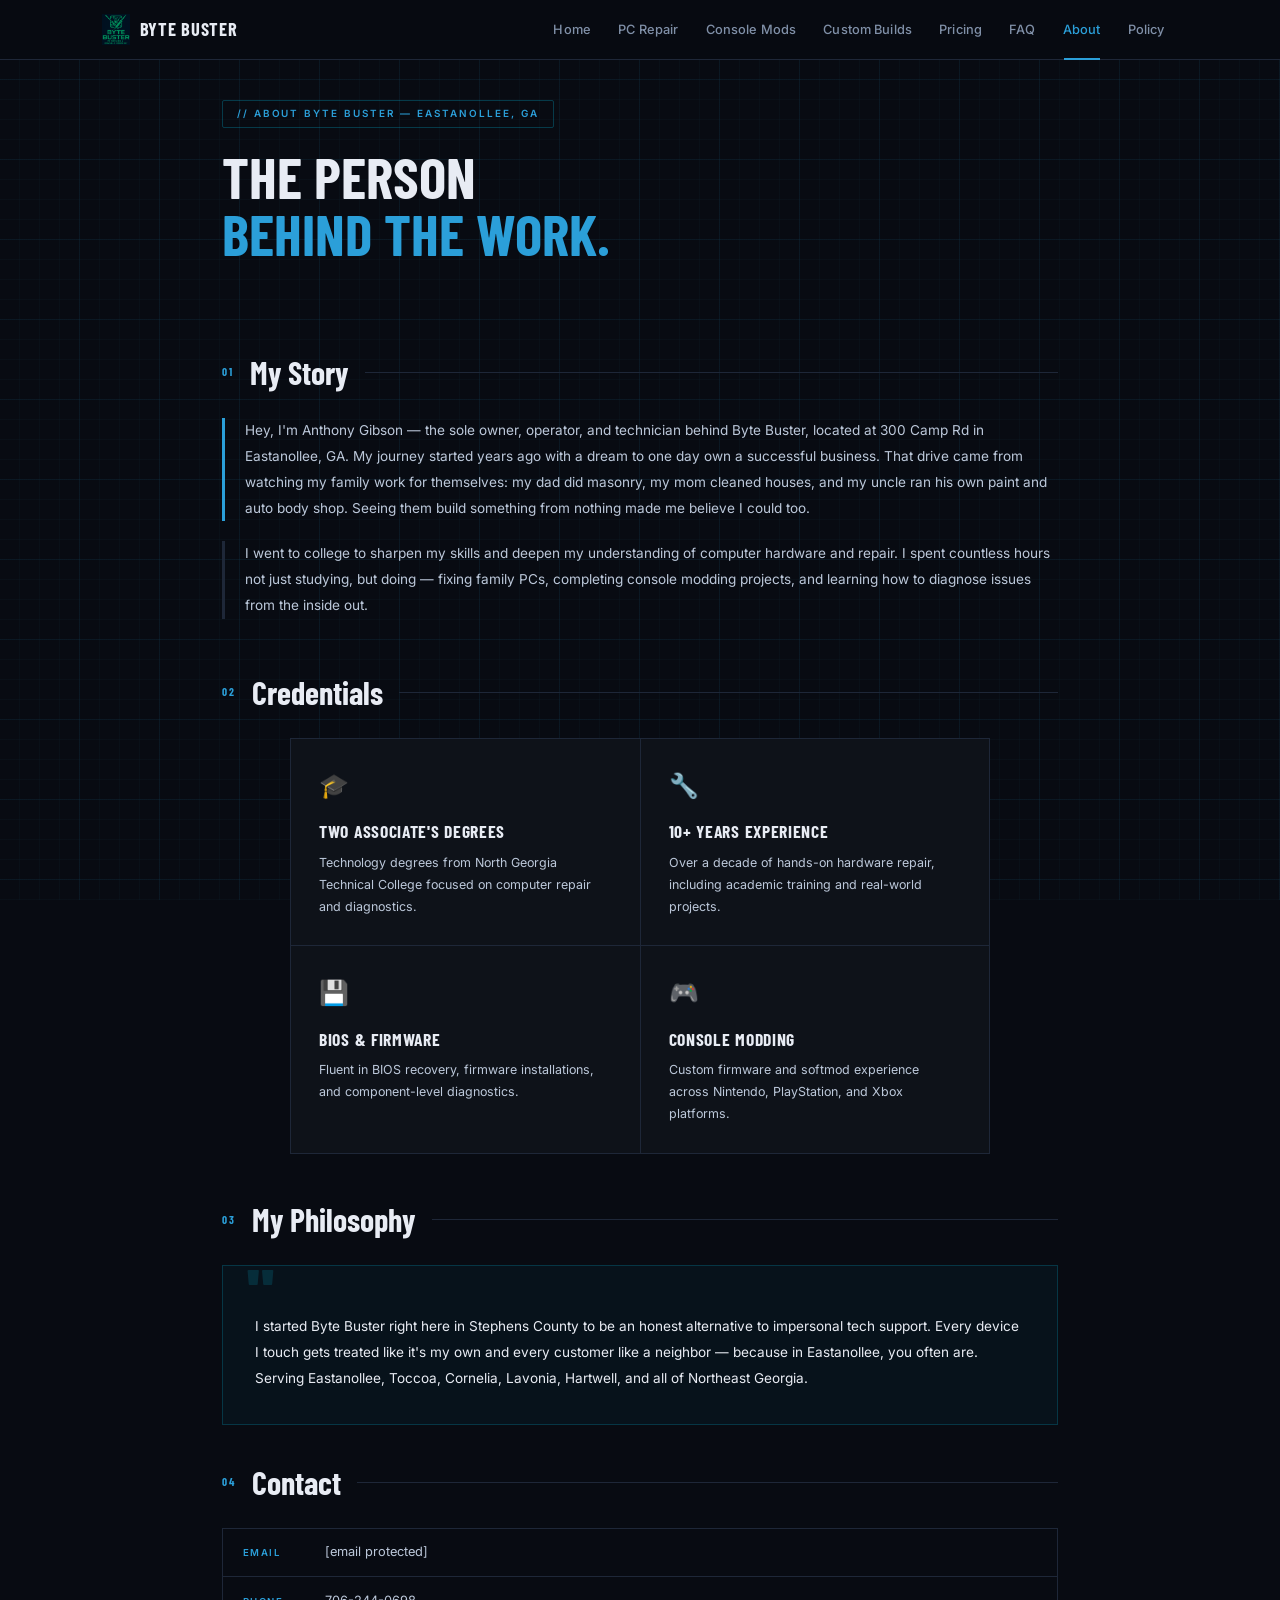
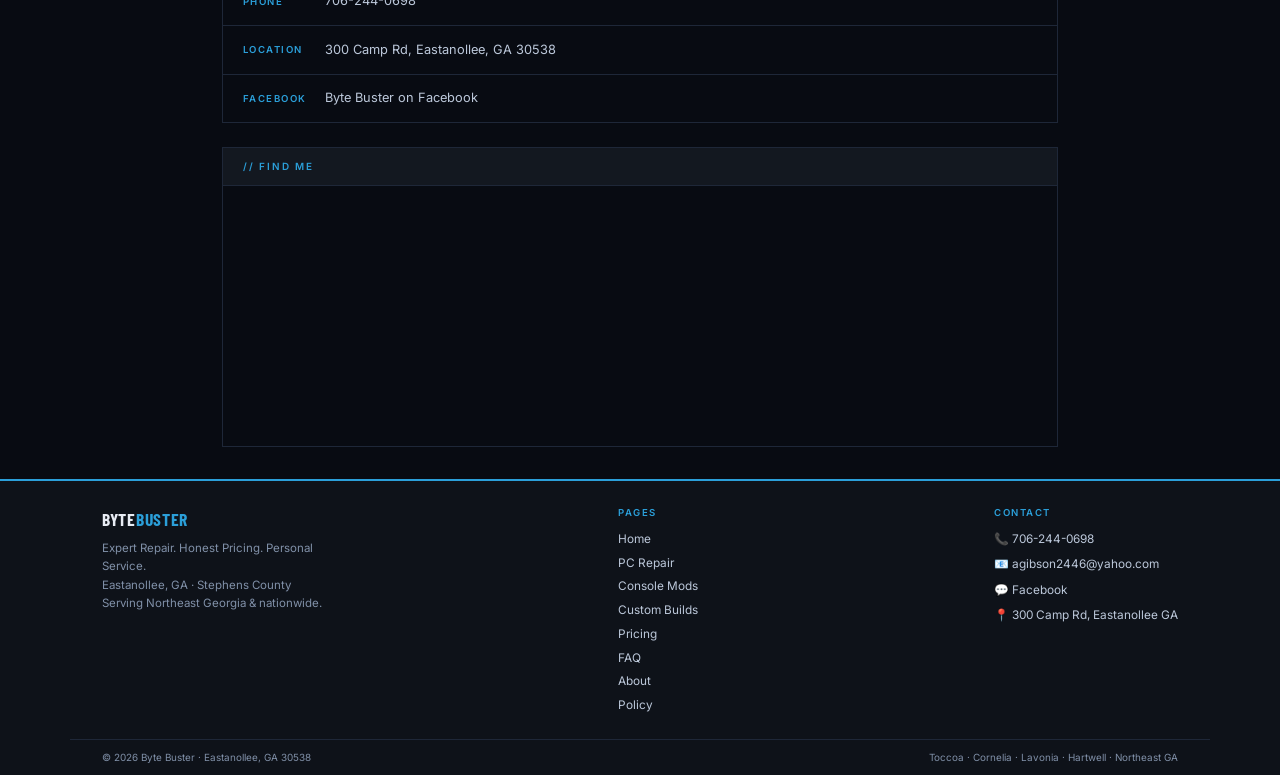
==== commit 37a8aa2a: "Add files via upload" ====
--- a/about.html
+++ b/about.html
@@ -4,8 +4,305 @@
   <meta charset="UTF-8"/>
   <meta name="viewport" content="width=device-width, initial-scale=1.0"/>
   <link href="https://fonts.googleapis.com/css2?family=Barlow+Condensed:wght@400;600;700;900&family=Inter:wght@400;500;600&display=swap" rel="stylesheet"/>
-  <link rel="stylesheet" href="style.css">
-    <meta name="description" content="Meet Anthony Gibson, sole owner and operator of Byte Buster in Eastanollee, GA. Two Associate degrees in technology, 10+ years hands-on experience."/>
+  <style>
+    :root {
+      --bg:       #080b12;
+      --surface:  #0e1219;
+      --surface2: #131820;
+      --border:   #1e2738;
+      --border2:  #28354a;
+      --accent:   #2b9fd9;
+      --accent-d: #1a7fad;
+      --accent-g: rgba(43,159,217,0.08);
+      --text:     #e8ecf4;
+      --muted:    #8090a8;
+      --muted2:   #bcc8da;
+      --gold:     #f0c040;
+      --display:  'Barlow Condensed', sans-serif;
+      --body:     'Inter', sans-serif;
+    }
+    *,*::before,*::after{box-sizing:border-box;margin:0;padding:0}
+    html{scroll-behavior:smooth}
+    body{background:var(--bg);color:var(--text);font-family:var(--body);font-size:15px;line-height:1.6;overflow-x:hidden;padding-top:60px}
+
+    /* CSS CIRCUIT BOARD BACKGROUND */
+    body::after{
+      content:'';
+      position:fixed;inset:0;z-index:-1;
+      background-color:#080b12;
+      background-image:
+        linear-gradient(rgba(43,159,217,0.06) 1px, transparent 1px),
+        linear-gradient(90deg, rgba(43,159,217,0.06) 1px, transparent 1px),
+        linear-gradient(rgba(43,159,217,0.03) 1px, transparent 1px),
+        linear-gradient(90deg, rgba(43,159,217,0.03) 1px, transparent 1px);
+      background-size:80px 80px, 80px 80px, 20px 20px, 20px 20px;
+      background-position:-1px -1px,-1px -1px,-1px -1px,-1px -1px;
+    }
+    body::before{
+      content:'';
+      position:fixed;inset:0;z-index:-1;
+      background:radial-gradient(ellipse at 20% 50%, rgba(43,159,217,0.08) 0%, transparent 60%),
+                 radial-gradient(ellipse at 80% 20%, rgba(43,159,217,0.05) 0%, transparent 50%),
+                 radial-gradient(ellipse at 60% 80%, rgba(0,0,0,0.4) 0%, transparent 60%);
+      pointer-events:none;
+    }
+
+    /* NAV */
+    nav{position:fixed;top:0;left:0;right:0;z-index:1000;height:60px;background:rgba(8,11,18,0.97);backdrop-filter:blur(20px);border-bottom:1px solid var(--border)}
+    .nav-inner{max-width:1140px;margin:0 auto;padding:0 2rem;height:100%;display:flex;align-items:center;justify-content:space-between}
+    .nav-logo{display:flex;align-items:center;gap:10px;text-decoration:none;flex-shrink:0}
+    .nav-logo img{height:32px;width:auto;object-fit:contain}
+    .nav-logo span{font-family:var(--display);font-size:1.15rem;font-weight:700;letter-spacing:0.04em;color:var(--text);text-transform:uppercase}
+    .nav-links{display:flex;align-items:center;gap:0;height:60px}
+    .nav-links a{font-family:var(--body);font-size:0.8rem;font-weight:500;letter-spacing:0.01em;text-transform:none;color:var(--muted);text-decoration:none;padding:0 0.85rem;height:60px;line-height:60px;display:inline-block;position:relative;transition:color 0.2s;white-space:nowrap}
+    .nav-links a::after{content:'';position:absolute;bottom:0;left:0.9rem;right:0.9rem;height:2px;background:var(--accent);transform:scaleX(0);transition:transform 0.25s ease}
+    .nav-links a:hover{color:var(--text)}
+    .nav-links a:hover::after,.nav-links a.active::after{transform:scaleX(1)}
+    .nav-links a.active{color:var(--accent)}
+    .hamburger{display:none;flex-direction:column;gap:5px;cursor:pointer;padding:8px;background:none;border:1px solid var(--border);border-radius:3px}
+    .hamburger span{display:block;width:20px;height:2px;background:var(--muted2);transition:all 0.3s}
+    .hamburger.open span:nth-child(1){transform:translateY(7px) rotate(45deg)}
+    .hamburger.open span:nth-child(2){opacity:0}
+    .hamburger.open span:nth-child(3){transform:translateY(-7px) rotate(-45deg)}
+    .mob-menu{display:none;position:fixed;top:60px;left:0;right:0;background:rgba(8,11,18,0.99);border-bottom:1px solid var(--border);flex-direction:column;z-index:999}
+    .mob-menu.open{display:flex}
+    .mob-menu a{font-size:0.8rem;font-weight:600;letter-spacing:0.1em;text-transform:uppercase;color:var(--muted2);text-decoration:none;padding:1rem 2rem;border-bottom:1px solid var(--border);transition:color 0.2s,background 0.2s,padding-left 0.2s}
+    .mob-menu a:hover,.mob-menu a.active{color:var(--accent);background:var(--accent-g);padding-left:2.5rem}
+    .mob-menu a:last-child{border-bottom:none}
+    @media(max-width:900px){.nav-links{display:none}.hamburger{display:flex}}
+
+    /* TRUST BAR */
+    .trust-bar{background:var(--surface);border-bottom:1px solid var(--border)}
+    .trust-inner{max-width:1140px;margin:0 auto;padding:0 2rem;display:flex;align-items:stretch;justify-content:space-between}
+    .trust-item{display:flex;align-items:center;justify-content:center;gap:0.5rem;padding:0.55rem 0.75rem;flex:1;text-align:center}
+    .trust-item span{font-size:0.6rem;font-weight:600;letter-spacing:0.06em;text-transform:uppercase;color:var(--muted2);white-space:nowrap}
+    .trust-div{width:1px;background:var(--border);align-self:stretch;flex-shrink:0}
+    @media(max-width:900px){.trust-bar{display:none}}
+
+    /* PAGE HERO */
+    .page-hero{padding:2.5rem 2rem 2rem;max-width:900px;margin:0 auto}
+    .hero-tag{display:inline-block;font-size:0.62rem;font-weight:600;letter-spacing:0.2em;text-transform:uppercase;color:var(--accent);border:1px solid rgba(0,200,240,0.25);padding:0.3rem 0.85rem;margin-bottom:1.25rem;border-radius:2px}
+    .page-hero h1{font-family:var(--display);font-size:clamp(2.4rem,4.5vw,3.8rem);font-weight:700;line-height:1;text-transform:uppercase;letter-spacing:0em;margin-bottom:1.25rem}
+    .page-hero h1 em{font-style:normal;color:var(--accent);display:block}
+    .page-hero p{font-size:0.9rem;color:var(--muted2);line-height:1.8;max-width:560px;margin-bottom:2rem}
+
+    /* SECTIONS */
+    .section{padding:2rem 2rem;max-width:900px;margin:0 auto}
+    .section-hd{display:flex;align-items:center;gap:1rem;margin-bottom:1.25rem}
+    .section-num{font-family:var(--display);font-size:0.7rem;font-weight:700;letter-spacing:0.2em;color:var(--accent);flex-shrink:0}
+    .section-hd h2{font-family:var(--display);font-size:clamp(1.5rem,2.5vw,2rem);font-weight:700;text-transform:none;letter-spacing:0em;white-space:nowrap}
+    .section-line{flex:1;height:1px;background:var(--border)}
+
+    /* CARDS GRID */
+    .cards{display:grid;grid-template-columns:repeat(3,1fr);gap:1px;background:var(--border);border:1px solid var(--border)}
+    .card{background:var(--surface);padding:1.75rem;position:relative;overflow:hidden;transition:background 0.25s}
+    .card::before{content:'';position:absolute;top:0;left:0;width:3px;height:0;background:var(--accent);transition:height 0.35s ease}
+    .card:hover{background:var(--surface2)}
+    .card:hover::before{height:100%}
+    .card-icon{font-size:1.8rem;margin-bottom:1rem;display:block}
+    .card-title{font-family:var(--display);font-size:1.25rem;font-weight:700;text-transform:none;letter-spacing:0em;margin-bottom:0.6rem;color:var(--text)}
+    .card-desc{font-size:0.82rem;color:var(--muted2);line-height:1.75}
+    .card-tag{display:inline-block;margin-top:0.85rem;font-size:0.58rem;font-weight:600;letter-spacing:0.15em;text-transform:uppercase;color:var(--accent);border:1px solid rgba(0,200,240,0.2);padding:0.2rem 0.5rem;border-radius:1px}
+    @media(max-width:768px){.cards{grid-template-columns:1fr}}
+
+    /* ALT SECTION */
+    .alt-section{background:var(--surface);border-top:1px solid var(--border);border-bottom:1px solid var(--border);padding:2rem}
+    .alt-inner{max-width:900px;margin:0 auto}
+
+    /* WHY GRID */
+    .why-grid{display:grid;grid-template-columns:repeat(2,1fr);gap:1px;background:var(--border);border:1px solid var(--border)}
+    .why-card{background:var(--surface);padding:2rem;display:flex;gap:1.5rem;align-items:flex-start;transition:background 0.2s}
+    .why-card:hover{background:var(--surface2)}
+    .why-num{font-family:var(--display);font-size:2.8rem;font-weight:900;color:rgba(0,200,240,0.12);line-height:1;flex-shrink:0;transition:color 0.2s}
+    .why-card:hover .why-num{color:rgba(0,200,240,0.25)}
+    .why-title{font-family:var(--display);font-size:1.15rem;font-weight:700;text-transform:none;letter-spacing:0em;margin-bottom:0.4rem}
+    .why-desc{font-size:0.82rem;color:var(--muted2);line-height:1.75}
+    @media(max-width:600px){.why-grid{grid-template-columns:1fr}}
+
+    /* BUTTONS */
+    .btn{display:inline-block;font-family:var(--display);font-weight:700;font-size:1rem;letter-spacing:0.1em;text-transform:uppercase;text-decoration:none;padding:0.85rem 2rem;cursor:pointer;border:none;transition:all 0.2s;clip-path:polygon(0 0,calc(100% - 10px) 0,100% 10px,100% 100%,10px 100%,0 calc(100% - 10px))}
+    .btn-primary{background:var(--accent);color:#080b12;box-shadow:0 0 24px rgba(0,200,240,0.2)}
+    .btn-primary:hover{background:#33d8ff;transform:translateY(-2px);box-shadow:0 0 36px rgba(0,200,240,0.35)}
+    .btn-secondary{background:transparent;color:var(--muted2);border:1px solid var(--border2)}
+    .btn-secondary:hover{border-color:var(--accent);color:var(--accent);transform:translateY(-2px)}
+
+    /* PROCESS STRIP */
+    .process-strip{background:var(--surface);border-top:1px solid var(--border);border-bottom:1px solid var(--border)}
+    .process-inner{max-width:1140px;margin:0 auto;display:grid;grid-template-columns:repeat(4,1fr)}
+    .process-step{padding:2rem 1.5rem;text-align:center;border-right:1px solid var(--border)}
+    .process-step:last-child{border-right:none}
+    .process-n{font-family:var(--display);font-size:2.2rem;font-weight:900;color:var(--accent);opacity:0.5;line-height:1;margin-bottom:0.6rem}
+    .process-title{font-family:var(--display);font-size:1rem;font-weight:700;text-transform:uppercase;letter-spacing:0.05em;margin-bottom:0.4rem}
+    .process-desc{font-size:0.78rem;color:var(--muted);line-height:1.7}
+    @media(max-width:700px){.process-inner{grid-template-columns:repeat(2,1fr)}.process-step:nth-child(2){border-right:none}.process-step:nth-child(3){border-top:1px solid var(--border)}.process-step:nth-child(4){border-top:1px solid var(--border);border-right:none}}
+
+    /* GUARANTEE */
+    .guarantee{padding:2rem;display:flex;align-items:center;gap:2rem;flex-wrap:wrap}
+    .guarantee-icon{font-family:var(--display);font-size:3rem;font-weight:900;color:var(--accent);line-height:1;flex-shrink:0}
+    .guarantee-title{font-family:var(--display);font-size:1.4rem;font-weight:700;text-transform:none;letter-spacing:0em;margin-bottom:0.4rem;color:#fff}
+    .guarantee-text{font-size:0.85rem;color:#d0dae8;line-height:1.85;max-width:600px}
+
+    /* REVIEWS */
+    .reviews-grid{display:grid;grid-template-columns:repeat(3,1fr);gap:1px;background:var(--border);border:1px solid var(--border);margin-bottom:1.5rem}
+    .review-card{background:var(--surface);padding:1.75rem;display:flex;flex-direction:column;gap:1rem;position:relative;overflow:hidden;transition:background 0.25s}
+    .review-card::before{content:'';position:absolute;top:0;left:0;width:3px;height:0;background:var(--accent);transition:height 0.35s}
+    .review-card:hover{background:var(--surface2)}
+    .review-card:hover::before{height:100%}
+    .review-stars{color:var(--gold);font-size:1rem;letter-spacing:0.05em}
+    .review-text{font-size:0.82rem;color:var(--muted2);line-height:1.85;font-style:italic;flex:1}
+    .review-meta{border-top:1px solid var(--border);padding-top:0.85rem}
+    .review-author{font-family:var(--display);font-size:1.05rem;font-weight:700;text-transform:uppercase;letter-spacing:0.04em}
+    .review-service{font-size:0.62rem;font-weight:600;letter-spacing:0.12em;text-transform:uppercase;color:var(--accent);margin-top:0.2rem}
+    .review-source{font-size:0.62rem;color:var(--muted);margin-top:0.1rem}
+    @media(max-width:768px){.reviews-grid{grid-template-columns:1fr}}
+
+    /* FAQ */
+    .faq-list{border:1px solid var(--border);overflow:hidden}
+    .faq-item{border-bottom:1px solid var(--border)}
+    .faq-item:last-child{border-bottom:none}
+    .faq-btn{width:100%;background:none;border:none;cursor:pointer;padding:1.25rem 1.5rem;display:flex;align-items:center;gap:1rem;text-align:left;color:var(--text);transition:background 0.2s}
+    .faq-btn:hover,.faq-btn[aria-expanded="true"]{background:var(--accent-g)}
+    .faq-q{font-family:var(--display);font-size:1.1rem;font-weight:700;text-transform:uppercase;letter-spacing:0.03em;flex:1}
+    .faq-lbl{font-size:0.62rem;font-weight:600;letter-spacing:0.15em;color:var(--accent);flex-shrink:0}
+    .faq-chevron{color:var(--muted);font-size:0.85rem;transition:transform 0.25s;flex-shrink:0}
+    .faq-btn[aria-expanded="true"] .faq-chevron{transform:rotate(180deg);color:var(--accent)}
+    .faq-body{max-height:0;overflow:hidden;transition:max-height 0.35s ease}
+    .faq-body.open{max-height:200px}
+    .faq-ans{padding:0 1.5rem 1.25rem 3.5rem;font-size:0.82rem;color:var(--muted2);line-height:1.8}
+
+    /* CONTACT LAYOUT */
+    .contact-wrap{display:grid;grid-template-columns:1fr 1.4fr;gap:2rem;align-items:start}
+    .contact-info-title{font-family:var(--display);font-size:2rem;font-weight:900;text-transform:uppercase;letter-spacing:0.03em;margin-bottom:0.75rem}
+    .contact-info-title span{color:var(--accent)}
+    .contact-info-sub{font-size:0.82rem;color:var(--muted2);line-height:1.8;margin-bottom:1.75rem}
+    .contact-detail{display:flex;gap:0.75rem;padding:0.75rem 0;border-bottom:1px solid var(--border);font-size:0.8rem;color:var(--muted2);align-items:center}
+    .contact-detail:last-child{border-bottom:none}
+    .contact-detail strong{font-size:0.6rem;font-weight:600;letter-spacing:0.15em;text-transform:uppercase;color:var(--accent);min-width:70px;flex-shrink:0}
+    .contact-detail a{color:var(--muted2);text-decoration:none;transition:color 0.2s}
+    .contact-detail a:hover{color:var(--accent)}
+    @media(max-width:768px){.contact-wrap{grid-template-columns:1fr}}
+
+    /* PREMIUM FORM */
+    .form-shell{background:var(--surface);border:1px solid var(--border2);overflow:hidden;max-width:680px}
+    .form-shell form{display:flex;flex-direction:column}
+    .form-row{display:grid;grid-template-columns:1fr 1fr}
+    .form-field{display:flex;flex-direction:column;border-bottom:1px solid var(--border);border-right:1px solid var(--border);position:relative;transition:background 0.2s}
+    .form-field.full{grid-column:1/-1;border-right:none}
+    .form-field:focus-within{background:var(--accent-g)}
+    .form-field:focus-within::before{content:'';position:absolute;top:0;left:0;width:3px;height:100%;background:var(--accent)}
+    .form-field label{font-size:0.58rem;font-weight:600;letter-spacing:0.2em;text-transform:uppercase;color:var(--accent);padding:0.6rem 1rem 0.1rem}
+    .form-field input,.form-field select,.form-field textarea{background:transparent;border:none;outline:none;font-family:var(--body);font-size:0.82rem;color:var(--text);padding:0.1rem 1rem 0.6rem;width:100%}
+    .form-field select option{background:var(--surface)}
+    .form-field textarea{min-height:90px;resize:none}
+    .form-bar{display:flex;align-items:center;justify-content:space-between;padding:0.85rem 1rem;background:var(--surface2);border-top:1px solid var(--border);gap:0.75rem;flex-wrap:wrap}
+    .form-bar p{font-size:0.68rem;color:var(--muted);line-height:1.4}
+    .form-bar p strong{color:var(--accent)}
+    .form-bar button{background:var(--accent);color:#080b12;border:none;font-family:var(--display);font-size:0.9rem;font-weight:700;letter-spacing:0.08em;text-transform:uppercase;padding:0.65rem 1.25rem;cursor:pointer;clip-path:polygon(0 0,calc(100% - 8px) 0,100% 8px,100% 100%,8px 100%,0 calc(100% - 8px));transition:background 0.2s,transform 0.15s;white-space:nowrap}
+    .form-bar button:hover{background:#33d8ff;transform:translateY(-2px)}
+    .form-backup{margin-top:0.6rem;display:flex;align-items:center;gap:0.6rem;flex-wrap:wrap}
+    .form-backup-lbl{font-size:0.62rem;font-weight:600;letter-spacing:0.1em;text-transform:uppercase;color:var(--muted);white-space:nowrap}
+    .backup-link{font-size:0.75rem;color:var(--muted2);text-decoration:none;padding:0.3rem 0.75rem;border:1px solid var(--border);transition:color 0.2s,border-color 0.2s;border-radius:2px}
+    .backup-link:hover{color:var(--accent);border-color:var(--accent)}
+    @media(max-width:600px){.form-row{grid-template-columns:1fr}.form-bar{flex-direction:column;align-items:flex-start}}
+
+    /* SERVICE AREA */
+    .service-area{background:var(--surface);border:1px solid var(--border);overflow:hidden}
+    .sa-header{background:var(--surface2);border-bottom:1px solid var(--border);padding:0.75rem 1.5rem;font-size:0.62rem;font-weight:600;letter-spacing:0.18em;text-transform:uppercase;color:var(--accent)}
+    .sa-body{display:grid;grid-template-columns:1fr 1fr;gap:0}
+    .sa-col{padding:1.5rem}
+    .sa-col:first-child{border-right:1px solid var(--border)}
+    .sa-col-title{font-family:var(--display);font-size:1rem;font-weight:700;text-transform:uppercase;letter-spacing:0.05em;color:var(--accent);margin-bottom:0.6rem}
+    .sa-col p{font-size:0.8rem;color:var(--muted2);line-height:1.8}
+    .sa-col p strong{color:var(--text)}
+    .sa-footer{border-top:1px solid var(--border);padding:0.75rem 1.5rem;font-size:0.72rem;color:var(--muted);text-align:center}
+    @media(max-width:600px){.sa-body{grid-template-columns:1fr}.sa-col:first-child{border-right:none;border-bottom:1px solid var(--border)}}
+
+    /* TABLE */
+    .data-table{width:100%;border-collapse:collapse;border:1px solid var(--border)}
+    .data-table th{background:rgba(43,159,217,0.12);font-family:var(--display);font-size:0.8rem;font-weight:700;text-transform:uppercase;letter-spacing:0.1em;color:var(--accent);padding:0.9rem 1.25rem;text-align:left;border-bottom:1px solid var(--border)}
+    .data-table td{padding:0.85rem 1.25rem;font-size:0.82rem;color:#7a9ab8;border-bottom:1px solid var(--border);vertical-align:top;background:rgba(14,18,28,0.9)}
+    .data-table tr:last-child td{border-bottom:none}
+    .data-table tr:hover td{background:rgba(43,159,217,0.1);color:#fff}
+    .data-table .price{color:#fff;font-weight:600;white-space:nowrap}
+    .data-table .note{font-size:0.7rem;color:var(--muted);font-style:italic;margin-top:0.2rem}
+    .data-table .badge{display:inline-block;font-size:0.58rem;font-weight:600;letter-spacing:0.1em;text-transform:uppercase;color:var(--accent);border:1px solid rgba(0,200,240,0.25);padding:0.15rem 0.5rem}
+    .table-section-row td{background:rgba(0,200,240,0.06);color:var(--accent);font-size:0.62rem;font-weight:600;letter-spacing:0.18em;text-transform:uppercase;padding:0.5rem 1.25rem;border-bottom:1px solid var(--border)}
+
+        /* FOOTER */
+    footer{background:var(--surface);border-top:2px solid var(--accent);margin-top:0}
+    .footer-main{max-width:1140px;margin:0 auto;padding:1.5rem 2rem;display:flex;justify-content:space-between;align-items:flex-start;gap:2rem;flex-wrap:wrap}
+    .footer-brand{font-family:var(--display);font-size:1.1rem;font-weight:700;text-transform:uppercase;letter-spacing:0.04em;margin-bottom:0.35rem}
+    .footer-brand span{color:var(--accent)}
+    .footer-tagline{font-size:0.72rem;color:var(--muted);line-height:1.6;max-width:220px}
+    .footer-col-label{font-size:0.6rem;font-weight:600;letter-spacing:0.16em;text-transform:uppercase;color:var(--accent);margin-bottom:0.6rem;display:block}
+    .footer-nav{list-style:none;display:flex;flex-direction:column;gap:0.3rem}
+    .footer-nav a{font-size:0.74rem;color:var(--muted2);text-decoration:none;transition:color 0.2s,padding-left 0.2s;display:block}
+    .footer-nav a:hover{color:var(--accent);padding-left:4px}
+    .footer-contact-list{display:flex;flex-direction:column;gap:0.4rem}
+    .footer-contact-list a{font-size:0.74rem;color:var(--muted2);text-decoration:none;display:flex;align-items:center;gap:0.5rem;transition:color 0.2s}
+    .footer-contact-list a:hover{color:var(--accent)}
+    .footer-bottom{border-top:1px solid var(--border);max-width:1140px;margin:0 auto;padding:0.6rem 2rem;display:flex;justify-content:space-between;align-items:center;flex-wrap:wrap;gap:0.5rem}
+    .footer-bottom p{font-size:0.62rem;color:var(--muted)}
+    @media(max-width:700px){.footer-main{flex-direction:column;gap:1.25rem;padding:1.25rem 1.5rem}.footer-bottom{flex-direction:column;text-align:center}}
+
+    /* SCROLL REVEAL */
+    .reveal{opacity:0;transform:translateY(24px);transition:opacity 0.55s ease,transform 0.55s ease}
+    .reveal.visible{opacity:1;transform:translateY(0)}
+
+    /* STAT ITEMS */
+    .stats-row{display:flex;gap:3rem;margin-top:3rem;padding-top:2rem;border-top:1px solid var(--border);justify-content:center;flex-wrap:wrap}
+    .stat{display:flex;flex-direction:column;align-items:center;gap:0.2rem}
+    .stat-n{font-family:var(--display);font-size:2.4rem;font-weight:900;color:var(--accent);line-height:1}
+    .stat-l{font-size:0.62rem;font-weight:600;letter-spacing:0.12em;text-transform:uppercase;color:var(--muted)}
+
+    /* NOTICE BOX */
+    .notice{border:1px solid rgba(0,200,240,0.2);background:rgba(0,200,240,0.04);padding:1.25rem 1.5rem;font-size:0.8rem;color:var(--muted2);line-height:1.8;margin-bottom:2rem}
+    .notice strong{color:var(--accent)}
+
+    /* BASE CARDS */
+    .base-grid{display:grid;grid-template-columns:repeat(2,220px);gap:1px;background:var(--border);border:1px solid var(--border);margin:0 auto 2.5rem;width:fit-content}
+    .base-card{background:var(--surface);padding:1.5rem;text-align:center}
+    .base-lbl{font-size:0.62rem;font-weight:600;letter-spacing:0.15em;text-transform:uppercase;color:var(--muted);margin-bottom:0.5rem}
+    .base-val{font-family:var(--display);font-size:2.4rem;font-weight:900;color:var(--accent);line-height:1}
+    .base-sub{font-size:0.7rem;color:var(--muted);margin-top:0.3rem}
+
+    /* STORY TEXT */
+    .story-p{font-size:0.85rem;color:var(--muted2);line-height:1.9;padding-left:1.25rem;border-left:3px solid var(--accent);margin-bottom:1.25rem}
+    .story-p+.story-p{border-left-color:var(--border)}
+
+    /* PHILOSOPHY */
+    .philosophy{border:1px solid rgba(0,200,240,0.2);background:rgba(0,200,240,0.04);padding:2rem;position:relative;margin-bottom:2rem}
+    .philosophy::before{content:'"';position:absolute;top:-0.5rem;left:1.5rem;font-family:var(--display);font-size:4rem;font-weight:900;color:rgba(0,200,240,0.15);line-height:1}
+    .philosophy p{font-size:0.85rem;color:var(--text);line-height:1.9;padding-top:1rem}
+
+    /* CREDS GRID */
+    .creds-grid{display:grid;grid-template-columns:repeat(2,1fr);gap:1px;background:var(--border);border:1px solid var(--border);max-width:700px;margin:0 auto 2.5rem}
+    .cred-card{background:var(--surface);padding:1.75rem;position:relative;overflow:hidden;transition:background 0.2s}
+    .cred-card::before{content:'';position:absolute;top:0;left:0;width:3px;height:0;background:var(--accent);transition:height 0.3s}
+    .cred-card:hover{background:var(--surface2)}
+    .cred-card:hover::before{height:100%}
+    .cred-icon{font-size:1.5rem;margin-bottom:0.75rem;display:block}
+    .cred-title{font-family:var(--display);font-size:1.1rem;font-weight:700;text-transform:uppercase;letter-spacing:0.04em;margin-bottom:0.4rem}
+    .cred-desc{font-size:0.78rem;color:var(--muted2);line-height:1.75}
+
+    /* POLICY */
+    .policy-block{border:1px solid var(--border);background:var(--surface);padding:1.75rem;margin-bottom:1.25rem;border-left:3px solid var(--accent)}
+    .policy-block p{font-size:0.82rem;color:var(--muted2);line-height:1.9}
+    .policy-block p strong{color:var(--text)}
+    .policy-list{border:1px solid var(--border);overflow:hidden;margin-bottom:2rem}
+    .policy-item{display:flex;gap:1rem;padding:1rem 1.25rem;border-bottom:1px solid var(--border);font-size:0.8rem;color:var(--muted2);line-height:1.7;align-items:flex-start}
+    .policy-item:last-child{border-bottom:none}
+    .policy-item::before{content:'→';color:var(--accent);flex-shrink:0}
+
+    /* MAP */
+    .map-wrap{border:1px solid var(--border);overflow:hidden;margin-top:1.5rem}
+    .map-label{background:var(--surface2);border-bottom:1px solid var(--border);padding:0.65rem 1.25rem;font-size:0.62rem;font-weight:600;letter-spacing:0.18em;text-transform:uppercase;color:var(--accent)}
+    .map-wrap iframe{display:block;width:100%;height:260px;border:none;filter:grayscale(1) brightness(0.7)}
+
+    /* MISC */
+    @media(max-width:768px){.page-hero{padding:3rem 1.5rem 2rem}.section{padding:3rem 1.5rem}.alt-section{padding:3rem 1.5rem}.section-hd h2{font-size:1.6rem}.cards{grid-template-columns:1fr}.why-grid{grid-template-columns:1fr}.contact-wrap{grid-template-columns:1fr}}
+  </style>
+  <meta name="description" content="Meet Anthony Gibson, sole owner and operator of Byte Buster in Eastanollee, GA. Two Associate degrees in technology, 10+ years hands-on experience."/>
 </head>
 <nav>
   <div class="nav-inner">
@@ -115,4 +412,4 @@
 document.querySelectorAll(".reveal").forEach(function(el){new IntersectionObserver(function(e,o){e.forEach(function(en){if(en.isIntersecting){en.target.classList.add("visible");o.unobserve(en.target)}})},{threshold:0.1}).observe(el)});
 </script>
 </body>
-</html>
+</html>
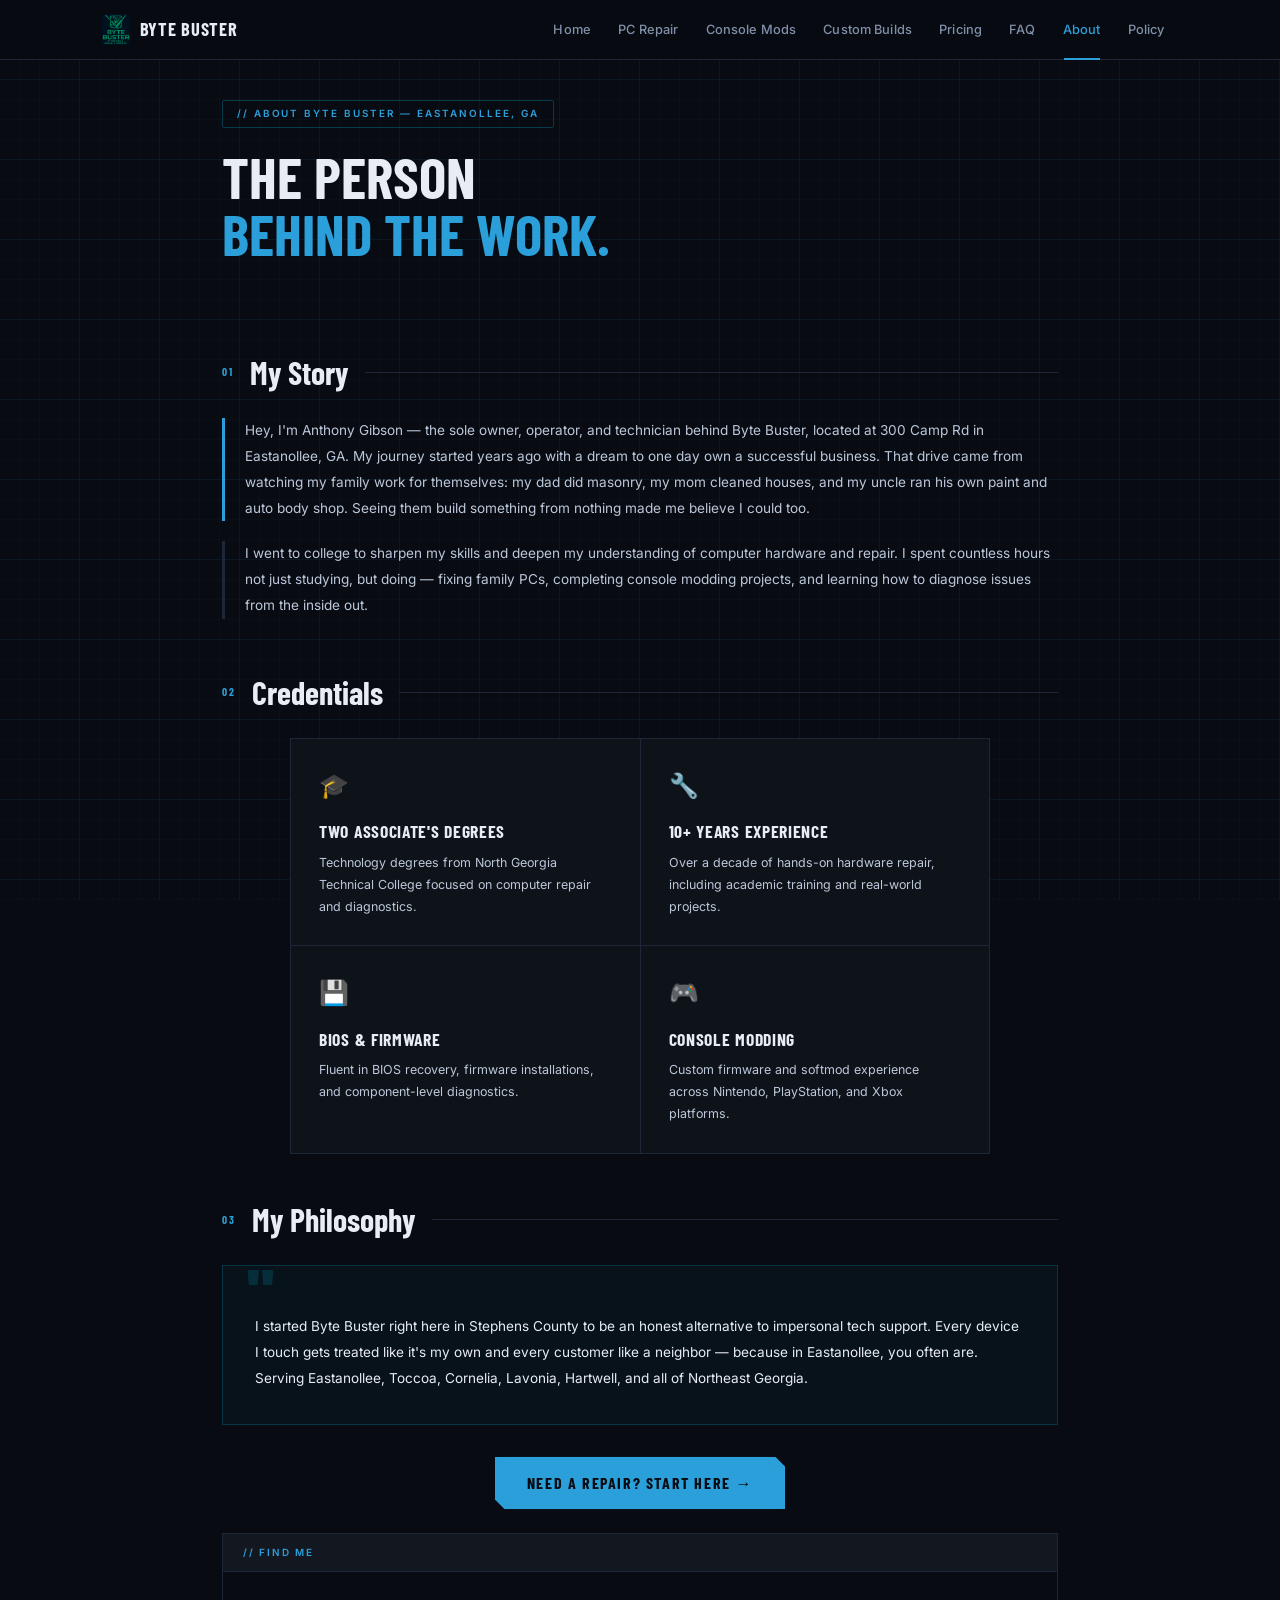
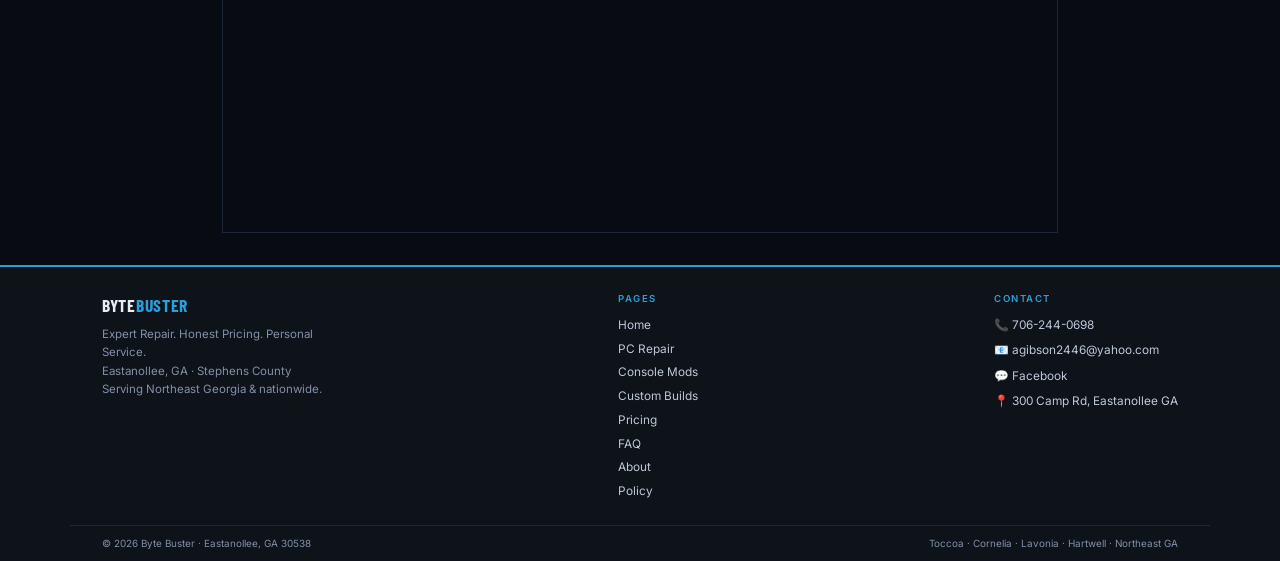
==== commit 24f8c0e1: "Update about.html" ====
--- a/about.html
+++ b/about.html
@@ -358,13 +358,11 @@
     <p>I started Byte Buster right here in Stephens County to be an honest alternative to impersonal tech support. Every device I touch gets treated like it's my own and every customer like a neighbor — because in Eastanollee, you often are. Serving Eastanollee, Toccoa, Cornelia, Lavonia, Hartwell, and all of Northeast Georgia.</p>
   </div>
 
-  <div class="section-hd reveal"><span class="section-num">04</span><h2>Contact</h2><div class="section-line"></div></div>
-  <div style="border:1px solid var(--border);overflow:hidden" class="reveal">
-    <div class="contact-detail" style="padding:0.85rem 1.25rem;border-bottom:1px solid var(--border)"><strong>Email</strong><a href="/cdn-cgi/l/email-protection#f190969893829e9fc3c5c5c7b18890999e9edf929e9c"><span class="__cf_email__" data-cfemail="7a1b1d1318091514484e4e4c3a031b12151554191517">[email&#160;protected]</span></a></div>
-    <div class="contact-detail" style="padding:0.85rem 1.25rem;border-bottom:1px solid var(--border)"><strong>Phone</strong><a href="tel:7062440698">706-244-0698</a></div>
-    <div class="contact-detail" style="padding:0.85rem 1.25rem;border-bottom:1px solid var(--border)"><strong>Location</strong><a href="https://www.google.com/maps/place/300+Camp+Rd,+Eastanollee,+GA+30538" target="_blank">300 Camp Rd, Eastanollee, GA 30538</a></div>
-    <div class="contact-detail" style="padding:0.85rem 1.25rem"><strong>Facebook</strong><a href="https://www.facebook.com/profile.php?id=61576712042698" target="_blank">Byte Buster on Facebook</a></div>
-  </div>
+  <div style="text-align:center;margin-top:2rem;">
+  <a href="index.html#contact" class="btn btn-primary">
+    Need a Repair? Start Here →
+  </a>
+</div>
 
   <div class="map-wrap reveal" style="margin-top:1.5rem">
     <div class="map-label">// Find Me</div>
@@ -412,4 +410,4 @@
 document.querySelectorAll(".reveal").forEach(function(el){new IntersectionObserver(function(e,o){e.forEach(function(en){if(en.isIntersecting){en.target.classList.add("visible");o.unobserve(en.target)}})},{threshold:0.1}).observe(el)});
 </script>
 </body>
-</html>+</html>
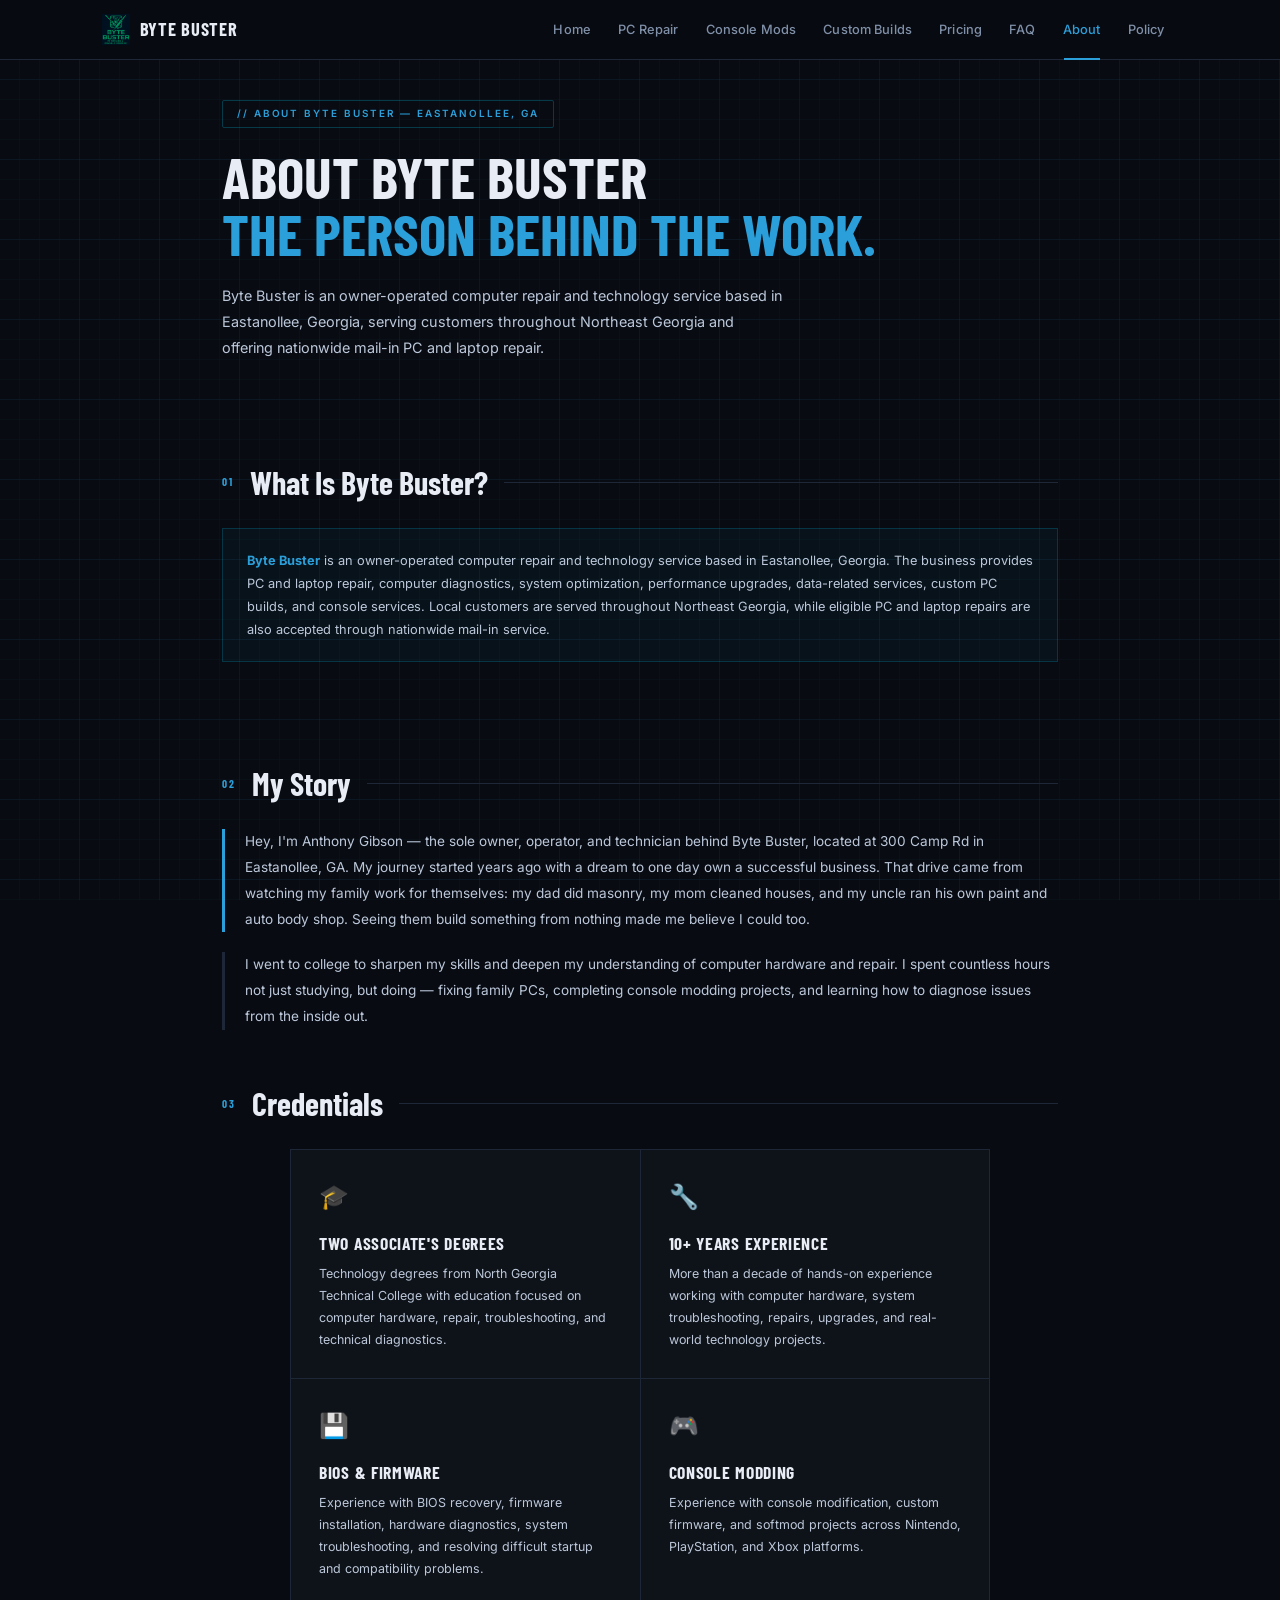
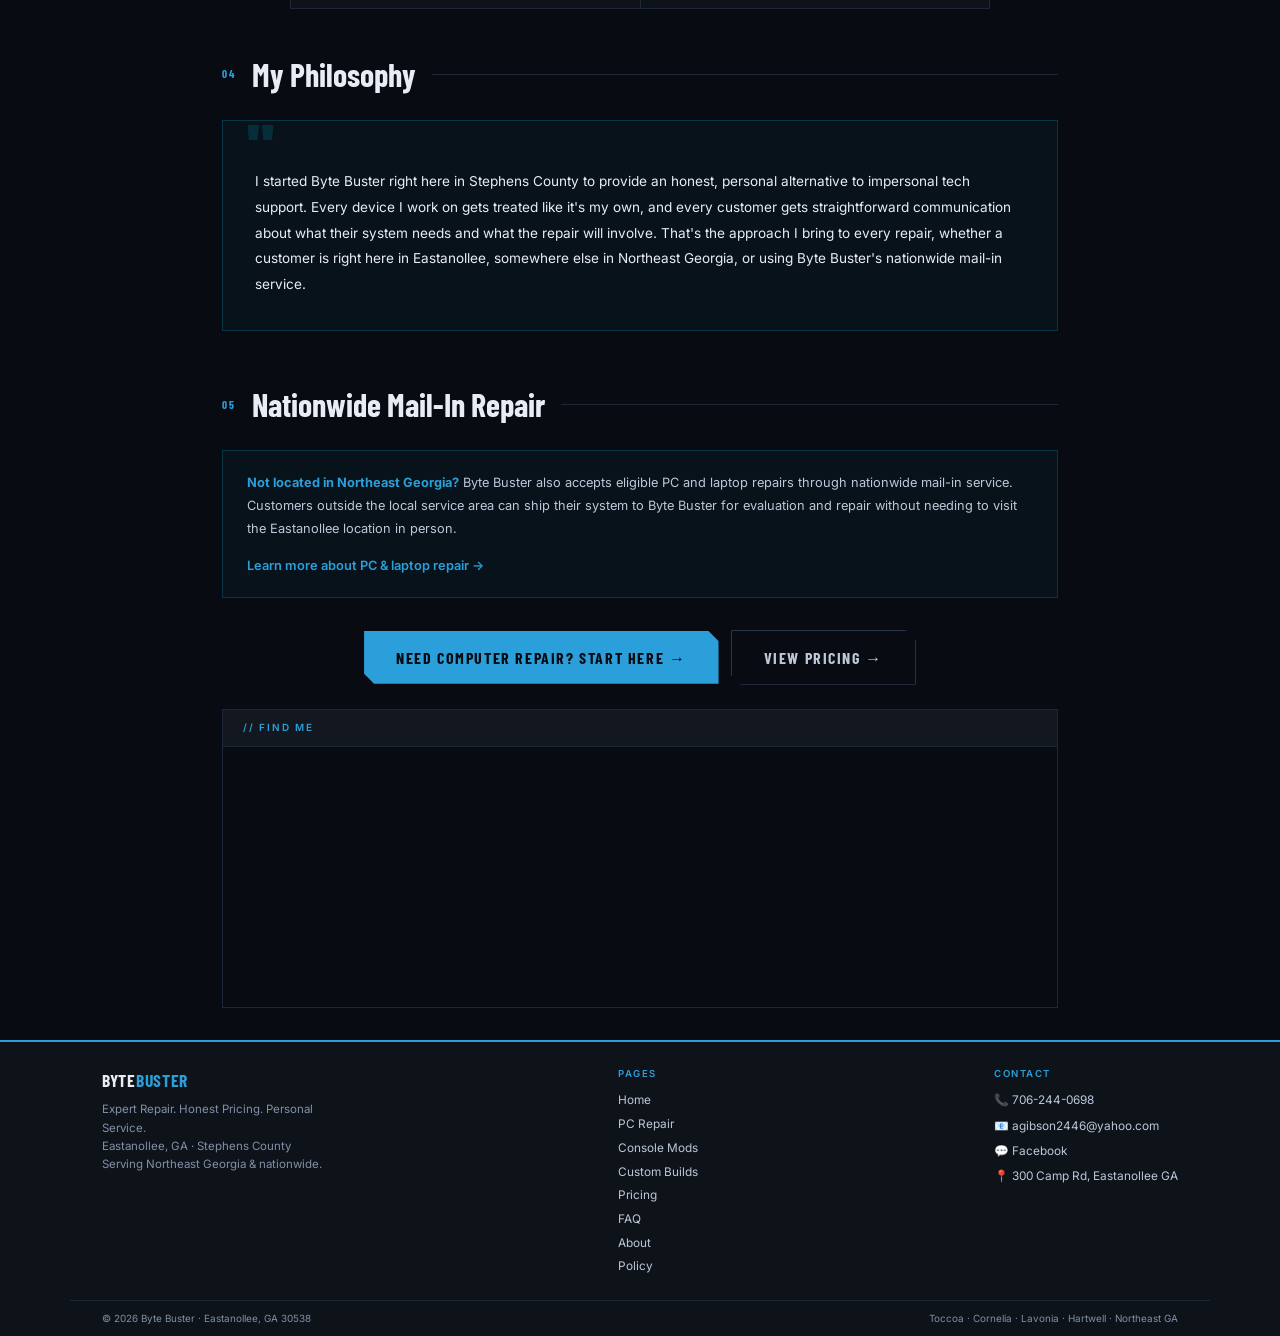
==== commit afd21946: "Update about.html" ====
--- a/about.html
+++ b/about.html
@@ -302,7 +302,77 @@
     /* MISC */
     @media(max-width:768px){.page-hero{padding:3rem 1.5rem 2rem}.section{padding:3rem 1.5rem}.alt-section{padding:3rem 1.5rem}.section-hd h2{font-size:1.6rem}.cards{grid-template-columns:1fr}.why-grid{grid-template-columns:1fr}.contact-wrap{grid-template-columns:1fr}}
   </style>
-  <meta name="description" content="Meet Anthony Gibson, sole owner and operator of Byte Buster in Eastanollee, GA. Two Associate degrees in technology, 10+ years hands-on experience."/>
+<title>About Byte Buster | Computer Repair in Georgia & Nationwide</title>
+<meta name="description" content="Learn about Byte Buster, an owner-operated computer repair business in Eastanollee, Georgia. PC and laptop repair, diagnostics, optimization, custom builds, and nationwide mail-in service." />
+<link rel="canonical" href="https://bytebusterga.github.io/about.html" />
+
+<meta property="og:title" content="About Byte Buster | Computer Repair in Georgia & Nationwide" />
+<meta property="og:description" content="Meet the owner and technician behind Byte Buster, providing PC and laptop repair, diagnostics, optimization, custom builds, and nationwide mail-in service." />
+<meta property="og:url" content="https://bytebusterga.github.io/about.html" />
+<meta property="og:type" content="website" />
+<meta property="og:image" content="https://bytebusterga.github.io/images/logo.png" />
+<meta property="og:site_name" content="Byte Buster" />
+<meta property="og:locale" content="en_US" />
+    <!-- Byte Buster Business / Organization Structured Data -->
+  <script type="application/ld+json">
+  {
+    "@context": "https://schema.org",
+    "@type": "LocalBusiness",
+    "@id": "https://bytebusterga.github.io/#business",
+    "name": "Byte Buster",
+    "alternateName": [
+      "Byte Buster Technology",
+      "Byte Buster Tech"
+    ],
+    "url": "https://bytebusterga.github.io/",
+    "logo": "https://bytebusterga.github.io/images/logo.png",
+    "image": "https://bytebusterga.github.io/images/logo.png",
+    "telephone": "+1-706-244-0698",
+    "email": "agibson2446@yahoo.com",
+    "description": "Owner-operated computer repair and technology service based in Eastanollee, Georgia, providing PC and laptop repair, diagnostics, optimization, custom computer builds, console services, and nationwide mail-in repair.",
+    "address": {
+      "@type": "PostalAddress",
+      "streetAddress": "300 Camp Rd",
+      "addressLocality": "Eastanollee",
+      "addressRegion": "GA",
+      "postalCode": "30538",
+      "addressCountry": "US"
+    },
+    "areaServed": [
+      {
+        "@type": "City",
+        "name": "Eastanollee"
+      },
+      {
+        "@type": "City",
+        "name": "Toccoa"
+      },
+      {
+        "@type": "City",
+        "name": "Cornelia"
+      },
+      {
+        "@type": "City",
+        "name": "Lavonia"
+      },
+      {
+        "@type": "City",
+        "name": "Hartwell"
+      },
+      {
+        "@type": "AdministrativeArea",
+        "name": "Northeast Georgia"
+      },
+      {
+        "@type": "Country",
+        "name": "United States"
+      }
+    ],
+    "sameAs": [
+      "https://www.facebook.com/bytebustertech"
+    ]
+  }
+  </script>
 </head>
 <nav>
   <div class="nav-inner">
@@ -337,31 +407,124 @@
 </div>
 <div class="page-hero" style="max-width:900px">
   <div class="hero-tag">// About Byte Buster — Eastanollee, GA</div>
-  <h1>The Person<em>Behind the Work.</em></h1>
+  <h1>About Byte Buster<em>The Person Behind the Work.</em></h1>
+  <p>
+    Byte Buster is an owner-operated computer repair and technology service
+    based in Eastanollee, Georgia, serving customers throughout Northeast
+    Georgia and offering nationwide mail-in PC and laptop repair.
+  </p>
 </div>
 
+  <section class="section" style="max-width:900px;margin:0 auto">
+  <div class="section-hd reveal">
+    <span class="section-num">01</span>
+    <h2>What Is Byte Buster?</h2>
+    <div class="section-line"></div>
+  </div>
+
+  <div class="notice reveal">
+    <p>
+      <strong>Byte Buster</strong> is an owner-operated computer repair and
+      technology service based in Eastanollee, Georgia. The business provides
+      PC and laptop repair, computer diagnostics, system optimization,
+      performance upgrades, data-related services, custom PC builds, and
+      console services. Local customers are served throughout Northeast
+      Georgia, while eligible PC and laptop repairs are also accepted through
+      nationwide mail-in service.
+    </p>
+  </div>
+</section>
+  
 <section class="section" style="max-width:900px;margin:0 auto">
-  <div class="section-hd reveal"><span class="section-num">01</span><h2>My Story</h2><div class="section-line"></div></div>
+  <div class="section-hd reveal"><span class="section-num">02</span><h2>My Story</h2><div class="section-line"></div></div>
   <p class="story-p reveal">Hey, I'm Anthony Gibson — the sole owner, operator, and technician behind Byte Buster, located at 300 Camp Rd in Eastanollee, GA. My journey started years ago with a dream to one day own a successful business. That drive came from watching my family work for themselves: my dad did masonry, my mom cleaned houses, and my uncle ran his own paint and auto body shop. Seeing them build something from nothing made me believe I could too.</p>
   <p class="story-p reveal">I went to college to sharpen my skills and deepen my understanding of computer hardware and repair. I spent countless hours not just studying, but doing — fixing family PCs, completing console modding projects, and learning how to diagnose issues from the inside out.</p>
 
-  <div class="section-hd reveal" style="margin-top:3rem"><span class="section-num">02</span><h2>Credentials</h2><div class="section-line"></div></div>
-  <div class="creds-grid reveal">
-    <div class="cred-card"><span class="cred-icon">🎓</span><div class="cred-title">Two Associate's Degrees</div><p class="cred-desc">Technology degrees from North Georgia Technical College focused on computer repair and diagnostics.</p></div>
-    <div class="cred-card"><span class="cred-icon">🔧</span><div class="cred-title">10+ Years Experience</div><p class="cred-desc">Over a decade of hands-on hardware repair, including academic training and real-world projects.</p></div>
-    <div class="cred-card"><span class="cred-icon">💾</span><div class="cred-title">BIOS &amp; Firmware</div><p class="cred-desc">Fluent in BIOS recovery, firmware installations, and component-level diagnostics.</p></div>
-    <div class="cred-card"><span class="cred-icon">🎮</span><div class="cred-title">Console Modding</div><p class="cred-desc">Custom firmware and softmod experience across Nintendo, PlayStation, and Xbox platforms.</p></div>
-  </div>
-
-  <div class="section-hd reveal"><span class="section-num">03</span><h2>My Philosophy</h2><div class="section-line"></div></div>
-  <div class="philosophy reveal">
-    <p>I started Byte Buster right here in Stephens County to be an honest alternative to impersonal tech support. Every device I touch gets treated like it's my own and every customer like a neighbor — because in Eastanollee, you often are. Serving Eastanollee, Toccoa, Cornelia, Lavonia, Hartwell, and all of Northeast Georgia.</p>
-  </div>
-
+  <div class="section-hd reveal" style="margin-top:3rem"><span class="section-num">03</span><h2>Credentials</h2><div class="section-line"></div></div>
+ <div class="creds-grid reveal">
+
+  <div class="cred-card">
+    <span class="cred-icon">🎓</span>
+    <div class="cred-title">Two Associate's Degrees</div>
+    <p class="cred-desc">
+      Technology degrees from North Georgia Technical College with
+      education focused on computer hardware, repair, troubleshooting,
+      and technical diagnostics.
+    </p>
+  </div>
+
+  <div class="cred-card">
+    <span class="cred-icon">🔧</span>
+    <div class="cred-title">10+ Years Experience</div>
+    <p class="cred-desc">
+      More than a decade of hands-on experience working with computer
+      hardware, system troubleshooting, repairs, upgrades, and real-world
+      technology projects.
+    </p>
+  </div>
+
+  <div class="cred-card">
+    <span class="cred-icon">💾</span>
+    <div class="cred-title">BIOS &amp; Firmware</div>
+    <p class="cred-desc">
+      Experience with BIOS recovery, firmware installation, hardware
+      diagnostics, system troubleshooting, and resolving difficult
+      startup and compatibility problems.
+    </p>
+  </div>
+
+  <div class="cred-card">
+    <span class="cred-icon">🎮</span>
+    <div class="cred-title">Console Modding</div>
+    <p class="cred-desc">
+      Experience with console modification, custom firmware, and
+      softmod projects across Nintendo, PlayStation, and Xbox platforms.
+    </p>
+  </div>
+
+</div>
+
+  <div class="section-hd reveal"><span class="section-num">04</span><h2>My Philosophy</h2><div class="section-line"></div></div>
+ <div class="philosophy reveal">
+  <p>
+    I started Byte Buster right here in Stephens County to provide an honest,
+    personal alternative to impersonal tech support. Every device I work on
+    gets treated like it's my own, and every customer gets straightforward
+    communication about what their system needs and what the repair will
+    involve. That's the approach I bring to every repair, whether a customer
+    is right here in Eastanollee, somewhere else in Northeast Georgia, or
+    using Byte Buster's nationwide mail-in service.
+  </p>
+</div>
+
+    <div class="section-hd reveal" style="margin-top:3rem">
+    <span class="section-num">05</span>
+    <h2>Nationwide Mail-In Repair</h2>
+    <div class="section-line"></div>
+  </div>
+
+  <div class="notice reveal">
+    <p>
+      <strong>Not located in Northeast Georgia?</strong>
+      Byte Buster also accepts eligible PC and laptop repairs through
+      nationwide mail-in service. Customers outside the local service area
+      can ship their system to Byte Buster for evaluation and repair without
+      needing to visit the Eastanollee location in person.
+    </p>
+    <p style="margin-top:0.85rem;">
+      <a href="pc-repair.html" style="color:var(--accent);text-decoration:none;font-weight:600;">
+        Learn more about PC &amp; laptop repair →
+      </a>
+    </p>
+  </div>
+  
   <div style="text-align:center;margin-top:2rem;">
-  <a href="index.html#contact" class="btn btn-primary">
-    Need a Repair? Start Here →
-  </a>
+  <a href="pc-repair.html" class="btn btn-primary">
+  Need Computer Repair? Start Here →
+</a>
+<a href="pricing.html" class="btn btn-secondary" style="margin-left:0.5rem;">
+  View Pricing →
+</a>
 </div>
 
   <div class="map-wrap reveal" style="margin-top:1.5rem">
@@ -394,7 +557,7 @@
       <div class="footer-contact-list">
         <a href="tel:7062440698">📞 706-244-0698</a>
         <a href="/cdn-cgi/l/email-protection#7e1f19171c0d11104c4a4a48585d484a45071f161111501d1113">📧 agibson2446&#64;yahoo.com</a>
-        <a href="https://www.facebook.com/profile.php?id=61576712042698" target="_blank">💬 Facebook</a>
+        <a href="https://www.facebook.com/bytebustertech" target="_blank">💬 Facebook</a>
         <a href="about.html">📍 300 Camp Rd, Eastanollee GA</a>
       </div>
     </div>
